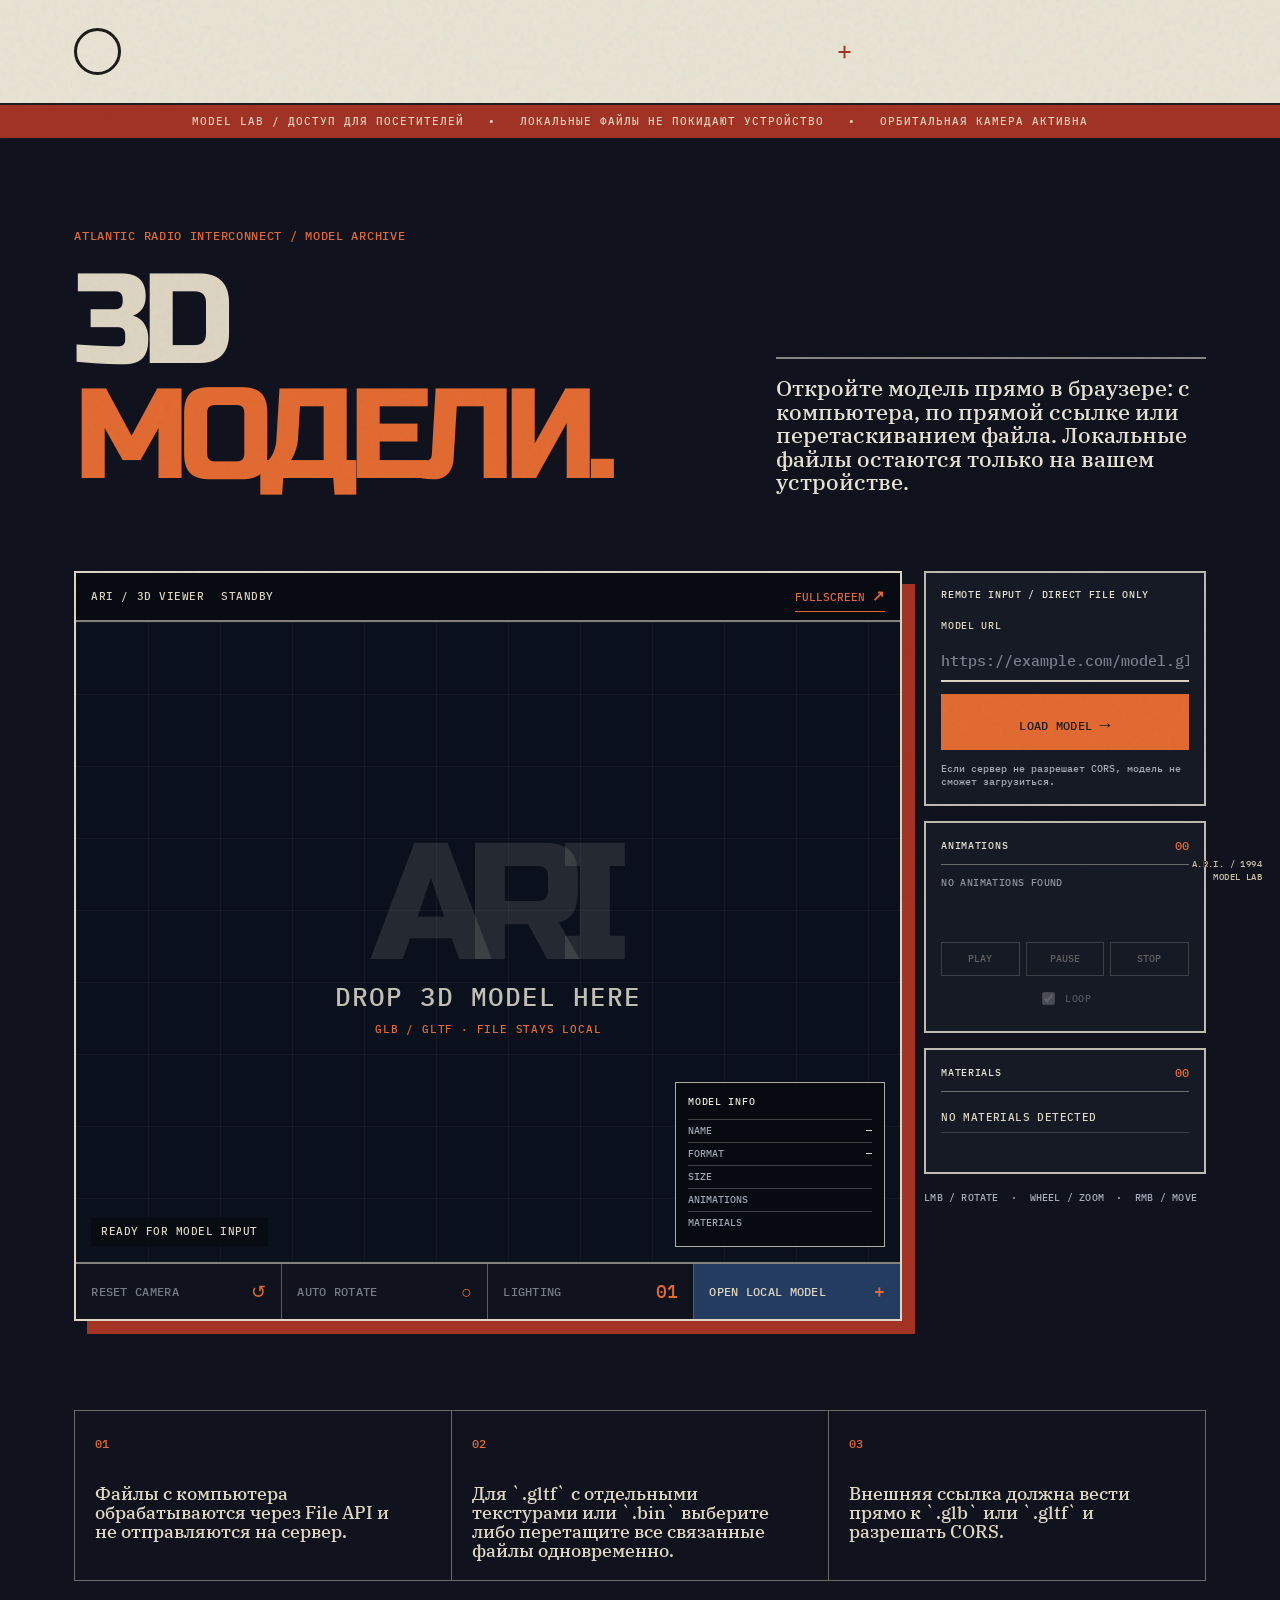
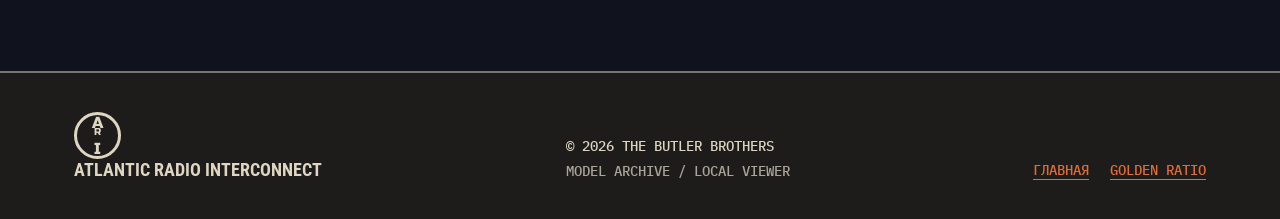
==== 3d-models.html @ 7b09516a "Add interactive 3D model viewer" ====
<!doctype html>
<html lang="ru">
  <head>
    <meta charset="UTF-8" />
    <meta name="viewport" content="width=device-width, initial-scale=1.0" />
    <meta name="description" content="3D-просмотрщик моделей The Butler Brothers и Atlantic Radio Interconnect." />
    <title>3D-модели — The Butler Brothers</title>
    <link rel="stylesheet" href="css/golden-ratio.css" />
    <link rel="stylesheet" href="css/fonts.css" />
    <link rel="stylesheet" href="css/viewer.css" />
    <link rel="stylesheet" href="css/viewer-interactions.css" />
  </head>
  <body class="ari-portal models-page">
    <div class="film-grain" aria-hidden="true"></div>
    <div class="corner-index" aria-hidden="true">A.R.I. / 1994<br />MODEL LAB</div>

    <header class="portal-header" id="top">
      <a class="ari-logo" href="index.html" aria-label="The Butler Brothers — на главную">
        <span class="ari-disc">A<span>R</span>I</span>
        <span>ATLANTIC RADIO<br /><b>INTERCONNECT</b></span>
      </a>
      <nav class="portal-nav" aria-label="Навигация студии">
        <a href="index.html#about">О нас</a>
        <details class="project-nav">
          <summary>Проекты <span>+</span></summary>
          <div class="project-panel">
            <details class="project-group"><summary>Игры <i>→</i></summary><div class="project-subpanel"><a href="golden-ratio.html">Golden Ratio <small>в разработке</small></a></div></details>
            <details class="project-group"><summary>Фильмы <i>→</i></summary><div class="project-subpanel"><a href="https://vk.ru/wall-231162998_2" target="_blank" rel="noreferrer">Анемоя <small>описание</small></a><a href="https://vk.ru/video-231162998_456239020" target="_blank" rel="noreferrer">Смотреть фильм <small>VK ↗</small></a></div></details>
            <a href="index.html#archive">Анимация <small>архив</small></a>
            <a class="project-current" href="#viewer">3D-модели <small>viewer</small></a>
          </div>
        </details>
        <a href="join.html">Присоединиться</a>
        <a href="blog.html">Блог</a>
        <a href="authors.html">Авторы</a>
      </nav>
      <button class="portal-menu" type="button" aria-expanded="false">МЕНЮ <span>≡</span></button>
    </header>
    <nav class="mobile-drawer" hidden aria-label="Мобильная навигация">
      <a href="index.html#about">О нас</a><a href="golden-ratio.html">Golden Ratio</a><a href="https://vk.ru/wall-231162998_2" target="_blank" rel="noreferrer">Анемоя</a><a href="#viewer">3D-модели</a><a href="join.html">Присоединиться</a><a href="blog.html">Блог</a><a href="authors.html">Авторы</a>
    </nav>

    <div class="notice-bar"><span>MODEL LAB / ДОСТУП ДЛЯ ПОСЕТИТЕЛЕЙ</span><span>•</span><span>ЛОКАЛЬНЫЕ ФАЙЛЫ НЕ ПОКИДАЮТ УСТРОЙСТВО</span><span>•</span><span>ОРБИТАЛЬНАЯ КАМЕРА АКТИВНА</span></div>

    <main class="model-lab" id="viewer">
      <header class="lab-heading">
        <div>
          <p class="eyebrow">ATLANTIC RADIO INTERCONNECT / MODEL ARCHIVE</p>
          <h1>3D <span>МОДЕЛИ.</span></h1>
        </div>
        <p>Откройте модель прямо в браузере: с компьютера, по прямой ссылке или перетаскиванием файла. Локальные файлы остаются только на вашем устройстве.</p>
      </header>

      <section class="viewer-layout" data-viewer-root>
        <div class="viewer-terminal">
          <div class="viewer-topbar">
            <span>ARI / 3D VIEWER <b data-viewer-state>STANDBY</b></span>
            <button class="viewer-text-button" type="button" data-fullscreen>FULLSCREEN <b>↗</b></button>
          </div>

          <div class="viewer-stage" data-viewer-stage>
            <div class="viewer-canvas" data-viewer-canvas aria-label="Интерактивный 3D-просмотрщик"></div>
            <div class="viewer-grid" aria-hidden="true"></div>
            <div class="viewer-empty" data-viewer-empty>
              <span class="empty-mark">ARI</span>
              <strong>DROP 3D MODEL HERE</strong>
              <p>GLB / GLTF · FILE STAYS LOCAL</p>
            </div>
            <div class="viewer-status" data-viewer-status aria-live="polite">READY FOR MODEL INPUT</div>
            <div class="viewer-progress" data-viewer-progress aria-hidden="true"><i data-viewer-progress-bar></i></div>
            <aside class="model-info" data-model-info aria-label="Информация о модели">
              <p>MODEL INFO</p>
              <dl>
                <div data-info-name><dt>NAME</dt><dd data-model-name>—</dd></div>
                <div data-info-format><dt>FORMAT</dt><dd data-model-format>—</dd></div>
                <div data-info-size hidden><dt>SIZE</dt><dd data-model-size></dd></div>
                <div data-info-animations hidden><dt>ANIMATIONS</dt><dd data-model-animations></dd></div>
                <div data-info-materials hidden><dt>MATERIALS</dt><dd data-model-materials></dd></div>
              </dl>
            </aside>
          </div>

          <div class="viewer-toolbar">
            <button type="button" data-reset-camera disabled>RESET CAMERA <b>↺</b></button>
            <button type="button" data-auto-rotate aria-pressed="false" disabled>AUTO ROTATE <b>○</b></button>
            <button type="button" data-lighting disabled>LIGHTING <b>01</b></button>
            <label class="local-model-button">OPEN LOCAL MODEL <b>+</b><input data-model-file type="file" accept=".glb,.gltf,.bin,image/*" multiple /></label>
          </div>
        </div>

        <aside class="viewer-inspector">
          <section class="inspector-panel model-url-panel">
            <p class="panel-label">REMOTE INPUT / DIRECT FILE ONLY</p>
            <label for="model-url">MODEL URL</label>
            <input id="model-url" data-model-url type="url" inputmode="url" placeholder="https://example.com/model.glb" autocomplete="url" />
            <button type="button" data-load-url>LOAD MODEL <b>→</b></button>
            <small>Если сервер не разрешает CORS, модель не сможет загрузиться.</small>
          </section>

          <section class="inspector-panel animation-panel">
            <div class="panel-header"><p>ANIMATIONS</p><span data-animation-count>00</span></div>
            <div class="animation-list" data-animation-list><p class="empty-panel">NO ANIMATIONS FOUND</p></div>
            <div class="animation-controls">
              <button type="button" data-animation-play disabled>PLAY</button>
              <button type="button" data-animation-pause disabled>PAUSE</button>
              <button type="button" data-animation-stop disabled>STOP</button>
              <label><input type="checkbox" data-animation-loop checked disabled /> LOOP</label>
            </div>
          </section>

          <section class="inspector-panel materials-panel">
            <div class="panel-header"><p>MATERIALS</p><span data-material-count>00</span></div>
            <ul class="material-list" data-material-list><li class="empty-panel">NO MATERIALS DETECTED</li></ul>
          </section>

          <p class="viewer-help">LMB / ROTATE &nbsp;·&nbsp; WHEEL / ZOOM &nbsp;·&nbsp; RMB / MOVE</p>
        </aside>
      </section>

      <section class="lab-notes">
        <div><b>01</b><p>Файлы с компьютера обрабатываются через File API и не отправляются на сервер.</p></div>
        <div><b>02</b><p>Для `.gltf` с отдельными текстурами или `.bin` выберите либо перетащите все связанные файлы одновременно.</p></div>
        <div><b>03</b><p>Внешняя ссылка должна вести прямо к `.glb` или `.gltf` и разрешать CORS.</p></div>
      </section>
    </main>

    <footer>
      <div class="footer-logo"><span class="ari-disc">A<span>R</span>I</span><b>ATLANTIC RADIO INTERCONNECT</b></div>
      <div>© 2026 THE BUTLER BROTHERS<br /><p>MODEL ARCHIVE / LOCAL VIEWER</p></div>
      <div class="footer-channels"><a href="index.html">ГЛАВНАЯ</a><a href="golden-ratio.html">GOLDEN RATIO</a></div>
    </footer>

    <script type="importmap">
      { "imports": { "three": "./js/vendor/three.module.js" } }
    </script>
    <script type="module" src="js/viewer.js?v=20261002d"></script>
  </body>
</html>
---- css/golden-ratio.css ----
:root{--paper:#ded6c3;--paper-deep:#c4b9a4;--ink:#1d1c1a;--red:#a23325;--orange:#e36b32;--blue:#243c5f;--blue-deep:#172944;--mint:#d7dfd3;--mono:"IBM Plex Mono",monospace;--sans:"IBM Plex Sans Condensed",Arial,sans-serif;--serif:"IBM Plex Serif",Georgia,serif;--heavy:"Archivo Black",Impact,sans-serif}*{box-sizing:border-box}html{scroll-behavior:smooth}body{margin:0;background:var(--paper);color:var(--ink);font-family:var(--sans);font-size:18px;overflow-x:hidden}a{color:inherit;text-decoration:none}.film-grain{position:fixed;z-index:50;inset:0;pointer-events:none;opacity:.08;background-image:url("data:image/svg+xml,%3Csvg viewBox='0 0 180 180' xmlns='http://www.w3.org/2000/svg'%3E%3Cfilter id='n'%3E%3CfeTurbulence type='fractalNoise' baseFrequency='.9' numOctaves='4' stitchTiles='stitch'/%3E%3C/filter%3E%3Crect width='100%25' height='100%25' filter='url(%23n)'/%3E%3C/svg%3E");mix-blend-mode:multiply}.corner-index{position:fixed;z-index:9;right:18px;bottom:17px;font:500 9px/1.45 var(--mono);color:var(--paper);mix-blend-mode:difference;text-align:right;letter-spacing:.4px}.portal-header{height:105px;display:flex;align-items:center;justify-content:space-between;padding:0 5.8vw;border-bottom:2px solid var(--ink);background:var(--paper);position:relative;z-index:15}.ari-logo{display:flex;gap:12px;align-items:center;font:600 13px/.98 var(--sans);letter-spacing:.6px;text-transform:uppercase;white-space:nowrap}.ari-logo b{font-size:17px}.ari-disc{display:grid;place-items:center;width:47px;height:47px;border:3px solid var(--ink);border-radius:50%;font:400 16px/1 var(--heavy);letter-spacing:-3px;padding-right:3px}.ari-disc span{font-size:10px;vertical-align:top;position:relative;top:-4px}.portal-nav{display:flex;align-items:center;gap:clamp(20px,2.6vw,48px);font:600 clamp(17px,1.4vw,21px)/1 var(--sans);text-transform:uppercase}.portal-nav>a,.project-nav>summary{display:block;border-bottom:2px solid transparent;white-space:nowrap;transition:border-color .2s}.portal-nav>a:hover,.project-nav>summary:hover{border-bottom-color:var(--red)}details summary{list-style:none;cursor:pointer}details summary::-webkit-details-marker{display:none}.project-nav{position:relative}.project-nav>summary{display:flex;gap:10px;align-items:center}.project-nav>summary span{font:400 25px/.6 var(--mono);color:var(--red)}.project-panel{position:absolute;right:-12px;top:calc(100% + 25px);width:310px;padding:10px;border:2px solid var(--ink);background:var(--paper);box-shadow:9px 9px 0 var(--red);z-index:20}.project-nav:not([open]) .project-panel,.project-group:not([open]) .project-subpanel{display:none}.project-panel>a,.project-group>summary{display:flex;align-items:center;justify-content:space-between;gap:10px;padding:15px 13px;border-bottom:1px solid var(--ink);font:600 21px/1 var(--sans);text-transform:uppercase}.project-panel>a:last-child{border-bottom:0}.project-panel small{font:400 10px/1 var(--mono);text-transform:none;color:#5f5a53}.project-group i{font:400 19px var(--mono)}.project-subpanel{margin:0 0 8px;background:var(--blue-deep);border-left:6px solid var(--orange)}.project-subpanel a{display:flex;justify-content:space-between;gap:12px;padding:13px 14px;color:var(--paper);font:600 17px/1 var(--sans);text-transform:uppercase}.project-subpanel small{color:var(--paper-deep)}.portal-menu,.mobile-drawer{display:none}.notice-bar{min-height:33px;display:flex;justify-content:center;align-items:center;gap:24px;padding:6px 5vw;background:var(--red);color:var(--paper);font:500 11px/1.2 var(--mono);letter-spacing:1px;text-transform:uppercase}.welcome{min-height:calc(100vh - 138px);padding:clamp(54px,8vw,132px) 5.8vw 0;display:grid;grid-template-columns:1.06fr .94fr;grid-template-rows:auto 82px;gap:43px 5vw;background:linear-gradient(90deg,transparent 49.95%,rgba(29,28,26,.18) 50%,transparent 50.1%),repeating-linear-gradient(0deg,transparent 0 59px,rgba(29,28,26,.08) 60px 61px);position:relative;overflow:hidden}.welcome:before{content:"ARI";position:absolute;right:-.07em;bottom:17px;color:rgba(29,28,26,.04);font:400 clamp(230px,33vw,570px)/.7 var(--heavy);letter-spacing:-.2em;pointer-events:none}.welcome-copy{align-self:center;z-index:1}.eyebrow,.section-heading{font:500 12px/1.3 var(--mono);letter-spacing:.7px;text-transform:uppercase}.eyebrow{color:var(--red);margin:0 0 24px}.welcome h1,.orientation h2,.facility h2,.experience h2,.archive h2,.join h2{font:400 clamp(72px,10vw,163px)/.76 var(--heavy);letter-spacing:-.09em;text-transform:uppercase;margin:0}.welcome h1 span{color:var(--red);display:inline-block;padding-left:clamp(44px,9vw,146px);text-shadow:3px 0 var(--blue)}.welcome-lead{max-width:580px;margin:37px 0 30px;font:500 clamp(22px,1.9vw,29px)/1.06 var(--serif)}.welcome-actions{display:flex;align-items:center;gap:27px;flex-wrap:wrap}.button{display:inline-flex;align-items:center;justify-content:center;gap:16px;padding:15px 18px;font:600 16px/1 var(--mono);letter-spacing:.2px;text-transform:uppercase;transition:transform .2s,box-shadow .2s}.button.dark{background:var(--ink);color:var(--paper);box-shadow:6px 6px 0 var(--red)}.button.dark:hover{box-shadow:2px 2px 0 var(--red);transform:translate(4px,4px)}.button b{font-size:21px;color:var(--orange)}.text-button{border:0;border-bottom:2px solid var(--ink);background:none;padding:5px 0;font:600 16px var(--mono);cursor:pointer}.text-button span{color:var(--red);font-size:19px}.lobby-window{width:100%;max-width:595px;align-self:center;justify-self:end;margin:0;border:3px solid var(--ink);background:var(--ink);box-shadow:13px 13px 0 var(--blue);transform:rotate(.7deg);position:relative;z-index:1}.window-label,figcaption{height:38px;padding:0 12px;color:var(--paper);display:flex;align-items:center;justify-content:space-between;font:500 10px var(--mono);letter-spacing:.4px}.live-dot{color:var(--orange)}.window-image{height:clamp(345px,35vw,535px);overflow:hidden;position:relative;background:#101822}.window-image:after{content:"";position:absolute;inset:0;background:repeating-linear-gradient(0deg,rgba(0,0,0,.22) 0 1px,transparent 1px 5px),linear-gradient(125deg,rgba(36,60,95,.45),transparent 45%,rgba(162,51,37,.18));mix-blend-mode:screen;pointer-events:none}.window-image img{width:100%;height:100%;object-fit:cover;object-position:50% 51%;filter:grayscale(1) contrast(1.52) sepia(.38);transform:scale(1.09);transition:filter .5s,transform .7s}.lobby-window.is-alternate .window-image img{filter:grayscale(.45) saturate(1.8) contrast(1.3) hue-rotate(155deg);transform:scale(1.13) translateX(-2%)}.window-reflection{position:absolute;z-index:2;inset:-15% 57% -15% -18%;background:linear-gradient(105deg,transparent 42%,rgba(255,255,255,.32) 44%,transparent 48%);transform:rotate(4deg);mix-blend-mode:screen}.locator{position:absolute;z-index:3;display:grid;place-items:center;width:28px;height:28px;border:2px solid var(--orange);color:var(--orange);font:600 13px var(--mono);top:29%;left:34%;mix-blend-mode:screen}.locator.b{width:20px;height:20px;border-color:var(--paper);color:var(--paper);top:auto;left:auto;bottom:17%;right:18%}.lobby-window figcaption button{padding:0;color:var(--orange);border:0;border-bottom:1px solid var(--orange);background:none;font:500 9px var(--mono);cursor:pointer}.orientation-card{align-self:end;justify-self:end;width:min(77%,430px);background:var(--mint);border:2px solid var(--ink);box-shadow:8px 8px 0 var(--red);position:absolute;right:5.8vw;bottom:45px;z-index:4;transform:rotate(-2.4deg);transition:transform .3s}.orientation-card.is-issued{transform:rotate(1deg) translate(-7px,-5px);box-shadow:14px 14px 0 var(--orange)}.card-ribbon{padding:7px 12px;background:var(--blue);color:var(--paper);font:600 11px var(--mono);letter-spacing:.6px}.card-core{display:grid;grid-template-columns:83px 1fr;gap:12px;padding:15px 15px 9px;position:relative}.card-number{position:absolute;right:13px;top:13px;font:500 9px var(--mono)}.card-photo{height:107px;border:2px solid var(--ink);overflow:hidden;background:var(--blue)}.card-photo img{width:100%;height:100%;object-fit:cover;object-position:50% 33%;filter:grayscale(1) contrast(1.6) sepia(.25)}.card-core p{margin:32px 0 3px;font:500 10px var(--mono);letter-spacing:.2px}.card-core strong{font:400 29px/.8 var(--heavy);letter-spacing:-.07em;display:block}.card-core small{display:block;margin-top:9px;font:500 10px/1.15 var(--mono)}.card-foot{display:flex;justify-content:space-between;border-top:2px solid var(--ink);padding:8px 12px;font:500 9px var(--mono)}.welcome-floor{grid-column:1/3;border-top:2px solid var(--ink);height:82px;align-self:end;position:relative;z-index:2;display:flex;align-items:center;gap:13px;font:500 12px var(--mono);letter-spacing:.4px}.welcome-floor span{color:var(--red)}.welcome-floor i{width:31px;border-top:1px solid var(--ink);margin:0 3px}.route-nav{display:flex;background:var(--blue);padding-left:5.8vw;border-bottom:3px solid var(--ink);overflow-x:auto;position:sticky;top:0;z-index:13}.route-nav a{flex:0 0 auto;padding:18px clamp(19px,3vw,51px);border-right:1px solid rgba(222,214,195,.38);font:600 16px var(--sans);letter-spacing:.4px;color:var(--paper);text-transform:uppercase}.route-nav a:hover,.route-nav a.is-active{background:var(--orange);color:var(--ink)}.section-shell{padding:clamp(73px,9vw,145px) 5.8vw}.section-heading{display:flex;justify-content:space-between;gap:20px;padding-bottom:15px;border-bottom:2px solid var(--ink);color:var(--red)}.section-heading p{margin:0;color:var(--ink);text-align:right}.orientation{min-height:720px;background:var(--paper)}.orientation-layout{display:grid;grid-template-columns:1.12fr .88fr;gap:11vw;margin-top:clamp(50px,7vw,120px);align-items:center}.orientation h2{font-size:clamp(60px,7.8vw,131px)}.orientation h2 em,.facility h2 em,.experience h2 em,.archive h2 em,.join h2 em{font-style:normal;color:var(--red)}.orientation-intro>p{max-width:570px;font:500 clamp(22px,1.85vw,28px)/1.09 var(--serif);margin:36px 0 0}.orientation-rules{border:2px solid var(--ink);background:#eae4d7;box-shadow:11px 11px 0 var(--blue);padding:25px;position:relative}.rules-top{margin:0 0 24px;color:var(--red);font:500 11px var(--mono)}.orientation-rules ol{list-style:none;margin:0;padding:0}.orientation-rules li{display:grid;grid-template-columns:46px 1fr;gap:10px;padding:18px 0;border-top:1px solid rgba(29,28,26,.32);font:500 19px/1.05 var(--sans)}.orientation-rules li b{font:500 12px var(--mono);color:var(--red)}.rule-stamp{border:4px solid var(--red);color:var(--red);font:600 18px/.9 var(--mono);padding:7px 8px;position:absolute;right:-28px;bottom:-44px;transform:rotate(-9deg);background:var(--paper)}.facility{padding:clamp(73px,9vw,145px) 5.8vw;background:var(--blue-deep);color:var(--paper)}.section-heading.inverse{color:var(--orange);border-color:var(--paper)}.section-heading.inverse p{color:var(--paper)}.facility-top h2{font-size:clamp(59px,8.4vw,142px);margin-top:46px}.facility-top h2 em{color:var(--orange)}.facility-layout{display:grid;grid-template-columns:1fr 1fr;gap:7vw;margin-top:60px;align-items:center}.building-photo{border:2px solid var(--paper);padding:10px;background:var(--blue);box-shadow:12px 12px 0 var(--orange);transform:rotate(-1deg)}.building-photo img{width:100%;display:block;height:430px;object-fit:cover;filter:grayscale(1) contrast(1.38) sepia(.4)}.photo-caption{display:flex;justify-content:space-between;align-items:end;gap:10px;padding-top:11px;font:500 10px/1.15 var(--mono)}.photo-caption b{color:var(--orange);font-size:17px}.facility-copy{font:500 clamp(23px,2vw,30px)/1.08 var(--serif)}.facility-copy p{margin:0 0 26px}.facility-data{margin-top:44px;border-top:2px solid var(--paper);font:500 11px var(--mono)}.facility-data span{display:flex;justify-content:space-between;padding:11px 0;border-bottom:1px solid rgba(222,214,195,.45)}.facility-data b{font-weight:500;color:var(--orange)}.navigator{background:var(--paper-deep);min-height:730px}.navigator-layout{display:grid;grid-template-columns:1.05fr .95fr;gap:6vw;margin-top:55px;align-items:center}.nav-terminal{border:2px solid var(--ink);background:var(--mint);box-shadow:12px 12px 0 var(--red);padding:13px}.terminal-title{border-bottom:2px solid var(--ink);padding-bottom:10px;display:flex;justify-content:space-between;font:500 11px var(--mono)}.floor-map{height:370px;margin:13px 0;border:2px solid var(--ink);position:relative;overflow:hidden;background:linear-gradient(90deg,rgba(29,28,26,.1) 1px,transparent 1px) 0 0/25px 25px,linear-gradient(rgba(29,28,26,.1) 1px,transparent 1px) 0 0/25px 25px;transition:background .3s}.map-room{position:absolute;border:3px solid var(--ink);transition:all .4s}.r-one{left:10%;top:12%;width:34%;height:32%;background:rgba(162,51,37,.22)}.r-two{right:8%;top:21%;width:33%;height:56%}.r-three{left:20%;bottom:9%;width:48%;height:23%}.map-path{position:absolute;left:26%;top:40%;height:32%;width:45%;border-left:3px dashed var(--red);border-bottom:3px dashed var(--red);transform:skewX(-21deg)}.floor-map b{position:absolute;z-index:1;left:13%;top:16%;font:500 13px var(--mono);transition:all .4s}.floor-map i{position:absolute;bottom:13%;right:14%;font:500 10px var(--mono);font-style:normal;color:var(--red);transition:all .4s}.floor-map[data-route="office"] .r-one{left:8%;top:17%;width:23%;height:60%;background:transparent}.floor-map[data-route="office"] .r-two{right:14%;top:9%;width:53%;height:32%;background:rgba(36,60,95,.2)}.floor-map[data-route="office"] .r-three{left:37%;bottom:13%;width:49%;height:27%}.floor-map[data-route="office"] .map-path{left:19%;top:47%;height:24%;width:51%;border-color:var(--blue)}.floor-map[data-route="lower"]{background-color:#a23325}.floor-map[data-route="lower"] .r-one{left:13%;top:16%;width:22%;height:22%;background:transparent;border-color:var(--paper)}.floor-map[data-route="lower"] .r-two{right:11%;top:11%;width:52%;height:69%;background:rgba(23,41,68,.55);border-color:var(--paper)}.floor-map[data-route="lower"] .r-three{left:27%;bottom:18%;width:58%;height:24%;border-color:var(--orange)}.floor-map[data-route="lower"] .map-path{left:16%;top:34%;height:54%;width:65%;border-color:var(--orange)}.floor-map[data-route="lower"] b,.floor-map[data-route="lower"] i{color:var(--paper)}.terminal-log{min-height:48px;font:500 11px/1.45 var(--mono);color:var(--blue)}.route-selector>p{font:500 clamp(24px,2.3vw,33px)/1.03 var(--serif);max-width:410px;margin:0 0 37px}.route-options{border-top:2px solid var(--ink)}.route-option{display:grid;grid-template-columns:42px 1fr auto;align-items:center;gap:10px;width:100%;padding:18px 0;border:0;border-bottom:2px solid var(--ink);background:transparent;text-align:left;color:var(--ink);cursor:pointer;transition:padding .2s,background .2s}.route-option b,.route-option i{font:500 12px var(--mono);font-style:normal}.route-option b{color:var(--red)}.route-option span{font:600 clamp(25px,2.6vw,39px)/.9 var(--heavy);letter-spacing:-.05em}.route-option i{font-size:10px}.route-option:hover,.route-option.is-selected{padding-left:14px;background:var(--paper);box-shadow:5px 0 var(--red)}.experience{padding:clamp(73px,9vw,145px) 5.8vw;background:var(--red);color:var(--paper)}.experience-grid{display:grid;grid-template-columns:1.05fr .95fr;gap:8vw;align-items:center}.experience h2{font-size:clamp(60px,7.7vw,129px);margin-top:43px}.experience h2 em{color:var(--orange)}.experience-copy>p:last-child{max-width:510px;margin:38px 0 0;font:500 clamp(22px,1.8vw,28px)/1.1 var(--serif)}.signal-console{border:3px solid var(--ink);padding:12px;background:var(--ink);box-shadow:14px 14px 0 var(--paper);transform:rotate(1deg)}.console-top{display:flex;justify-content:space-between;padding:3px 3px 12px;color:var(--paper);font:500 11px var(--mono)}.rec-dot{color:var(--orange);animation:pulse .8s steps(2) infinite}.console-screen{height:380px;position:relative;overflow:hidden;background:#121f20}.console-screen video{width:100%;height:100%;object-fit:cover;filter:grayscale(1) sepia(.3) hue-rotate(80deg) contrast(1.4);opacity:.8}.screen-lines{position:absolute;inset:0;background:repeating-linear-gradient(0deg,rgba(0,0,0,.28) 0 1px,transparent 1px 5px);pointer-events:none}.console-screen p{position:absolute;left:20px;right:20px;bottom:16px;margin:0;color:#dfe6c9;text-shadow:1px 1px #000;font:500 clamp(18px,1.6vw,24px)/1.08 var(--mono)}.signal-console button{margin-top:13px;padding:8px 5px;border:0;background:transparent;color:var(--orange);font:500 11px var(--mono);text-decoration:underline;cursor:pointer}.signal-console button b{font-size:17px}.archive{background:var(--paper)}.archive-intro{display:flex;justify-content:space-between;align-items:end;gap:40px;margin:clamp(50px,7vw,105px) 0 45px}.archive h2{font-size:clamp(58px,7.8vw,132px)}.archive-intro p{max-width:330px;margin:0 0 5px;font:500 25px/1.04 var(--serif)}.archive-list{border-top:2px solid var(--ink)}.archive-entry{min-height:130px;display:grid;grid-template-columns:150px 1fr 130px;gap:20px;align-items:center;border-bottom:2px solid var(--ink);padding:17px 10px;transition:background .22s,color .22s}.archive-entry:hover{background:var(--blue);color:var(--paper)}.archive-entry span,.archive-entry b{font:500 11px var(--mono);color:var(--red)}.archive-entry:hover span,.archive-entry:hover b{color:var(--orange)}.archive-entry h3{margin:0;font:400 clamp(28px,3.3vw,52px)/.9 var(--heavy);letter-spacing:-.06em}.archive-entry b{text-align:right}.join{min-height:53vh;display:flex;align-items:end;justify-content:space-between;gap:35px;padding:clamp(65px,9vw,145px) 5.8vw;background:var(--orange);border-top:2px solid var(--ink)}.join>div>p{font:500 12px var(--mono);letter-spacing:.7px}.join h2{font-size:clamp(58px,8vw,135px);margin-top:23px}.join h2 em{color:var(--paper);text-shadow:3px 0 var(--blue)}.button.warm{background:var(--paper);color:var(--ink);box-shadow:6px 6px 0 var(--blue);margin-bottom:15px}footer{display:flex;justify-content:space-between;align-items:end;gap:30px;padding:39px 5.8vw;background:var(--ink);color:var(--paper)}.footer-logo .ari-disc{border-color:var(--paper)}footer>div:nth-child(2){font:500 14px var(--mono)}footer p{margin:7px 0 0;color:#aaa49a}.footer-channels{display:flex;gap:21px;font:500 14px var(--mono)}.footer-channels a{border-bottom:1px solid var(--orange);color:var(--orange)}.reveal{opacity:0;transform:translateY(28px);transition:opacity .65s ease,transform .65s ease}.reveal.is-visible{opacity:1;transform:none}@keyframes pulse{50%{opacity:.18}}@media (max-width:900px){.portal-header{height:86px;padding:0 7vw}.ari-logo{font-size:11px}.ari-logo b{font-size:14px}.ari-disc{width:40px;height:40px}.portal-nav{display:none}.portal-menu{display:block;padding:7px 9px;border:2px solid var(--ink);background:var(--paper);font:600 14px var(--mono);cursor:pointer}.portal-menu span{font-size:17px;margin-left:7px}.mobile-drawer{position:absolute;top:86px;left:0;right:0;z-index:30;background:var(--blue-deep);padding:10px 7vw;grid-template-columns:1fr 1fr;border-bottom:3px solid var(--ink)}.mobile-drawer.is-open{display:grid}.mobile-drawer a{color:var(--paper);padding:13px 0;border-bottom:1px solid rgba(222,214,195,.35);font:600 19px var(--sans);text-transform:uppercase}.notice-bar{font-size:9px;gap:10px}.welcome{display:block;min-height:auto;padding:59px 7vw 0;background-size:auto,auto}.welcome h1{font-size:clamp(75px,18vw,138px)}.welcome-copy{max-width:720px}.welcome-lead{font-size:24px}.lobby-window{margin:52px auto 95px;max-width:670px;justify-self:auto}.orientation-card{width:min(84%,440px);right:8vw;bottom:74px}.welcome-floor{height:70px;gap:9px;overflow:hidden;white-space:nowrap}.welcome-floor i{width:19px}.route-nav{padding-left:0}.route-nav a{padding:16px 20px}.section-shell,.facility,.experience,.join{padding-left:7vw;padding-right:7vw}.orientation-layout,.facility-layout,.navigator-layout,.experience-grid{grid-template-columns:1fr;gap:50px}.orientation{min-height:auto}.orientation h2,.facility h2,.experience h2,.archive h2,.join h2{font-size:clamp(57px,14vw,108px)}.orientation-rules{max-width:540px;justify-self:end}.facility-top h2{margin-top:37px}.facility-layout{margin-top:45px}.building-photo{max-width:680px}.building-photo img{height:360px}.navigator{min-height:auto}.console-screen{height:420px}.archive-intro{display:block}.archive-intro p{margin-top:26px}.join{align-items:flex-start;flex-direction:column}.button.warm{margin-bottom:0}footer{padding:35px 7vw;align-items:flex-start;flex-direction:column}.footer-channels{align-self:stretch;justify-content:space-between}}@media (max-width:480px){.notice-bar span:nth-child(n+4){display:none}.welcome{padding-top:42px}.welcome h1{font-size:67px}.welcome h1 span{padding-left:43px}.welcome-lead{font-size:22px}.lobby-window{margin-top:38px;margin-bottom:100px;box-shadow:8px 8px 0 var(--blue)}.window-image{height:340px}.orientation-card{width:88%;right:7vw;bottom:72px}.card-core{grid-template-columns:70px 1fr}.card-photo{height:92px}.card-core strong{font-size:24px}.welcome-floor{font-size:10px}.welcome-floor b:nth-of-type(n+3),.welcome-floor span:nth-of-type(n+3),.welcome-floor i:nth-of-type(n+2){display:none}.section-heading{font-size:9px;align-items:flex-start;flex-direction:column}.section-heading p{text-align:left}.rule-stamp{display:none}.orientation-rules{padding:18px;box-shadow:7px 7px 0 var(--blue)}.facility-copy{font-size:23px}.building-photo img{height:290px}.floor-map{height:285px}.route-option{grid-template-columns:30px 1fr}.route-option i{display:none}.console-screen{height:320px}.console-screen p{left:13px;right:13px;bottom:13px;font-size:16px}.archive-entry{grid-template-columns:1fr auto;min-height:145px}.archive-entry span{grid-column:1/3}.archive-entry h3{font-size:29px}.archive-entry b{font-size:9px}.join{min-height:44vh}}
---- css/fonts.css ----
/* Local fonts keep the typography consistent when a visitor cannot reach Google Fonts. */
@font-face {
  font-family: "Butler Sans";
  src: url("../assets/fonts/roboto-condensed-cyrillic.woff2") format("woff2");
  font-style: normal;
  font-weight: 100 900;
  font-display: block;
  unicode-range: U+0301, U+0400-045F, U+0490-0491, U+04B0-04B1, U+2116;
}

@font-face {
  font-family: "Butler Sans";
  src: url("../assets/fonts/roboto-condensed-latin.woff2") format("woff2");
  font-style: normal;
  font-weight: 100 900;
  font-display: block;
  unicode-range: U+0000-00FF, U+0131, U+0152-0153, U+02BB-02BC, U+02C6, U+02DA, U+02DC, U+2000-206F, U+20AC, U+2113, U+2190-21FF, U+2212, U+2215, U+FEFF, U+FFFD;
}

@font-face {
  font-family: "Butler Display";
  src: url("../assets/fonts/russo-one-cyrillic.woff2") format("woff2");
  font-style: normal;
  font-weight: 400;
  font-display: block;
  unicode-range: U+0301, U+0400-045F, U+0490-0491, U+04B0-04B1, U+2116;
}

@font-face {
  font-family: "Butler Display";
  src: url("../assets/fonts/russo-one-latin.woff2") format("woff2");
  font-style: normal;
  font-weight: 400;
  font-display: block;
  unicode-range: U+0000-00FF, U+0131, U+0152-0153, U+02BB-02BC, U+02C6, U+02DA, U+02DC, U+2000-206F, U+20AC, U+2113, U+2190-21FF, U+2212, U+2215, U+FEFF, U+FFFD;
}

@font-face {
  font-family: "Butler Mono";
  src: url("../assets/fonts/ibm-plex-mono-400-cyrillic.woff2") format("woff2");
  font-style: normal;
  font-weight: 400;
  font-display: block;
  unicode-range: U+0301, U+0400-045F, U+0490-0491, U+04B0-04B1, U+2116;
}

@font-face {
  font-family: "Butler Mono";
  src: url("../assets/fonts/ibm-plex-mono-400-latin.woff2") format("woff2");
  font-style: normal;
  font-weight: 400;
  font-display: block;
  unicode-range: U+0000-00FF, U+0131, U+0152-0153, U+02BB-02BC, U+02C6, U+02DA, U+02DC, U+2000-206F, U+20AC, U+2113, U+2190-21FF, U+2212, U+2215, U+FEFF, U+FFFD;
}

@font-face {
  font-family: "Butler Mono";
  src: url("../assets/fonts/ibm-plex-mono-500-cyrillic.woff2") format("woff2");
  font-style: normal;
  font-weight: 500;
  font-display: block;
  unicode-range: U+0301, U+0400-045F, U+0490-0491, U+04B0-04B1, U+2116;
}

@font-face {
  font-family: "Butler Mono";
  src: url("../assets/fonts/ibm-plex-mono-500-latin.woff2") format("woff2");
  font-style: normal;
  font-weight: 500;
  font-display: block;
  unicode-range: U+0000-00FF, U+0131, U+0152-0153, U+02BB-02BC, U+02C6, U+02DA, U+02DC, U+2000-206F, U+20AC, U+2113, U+2190-21FF, U+2212, U+2215, U+FEFF, U+FFFD;
}

@font-face {
  font-family: "Butler Mono";
  src: url("../assets/fonts/ibm-plex-mono-600-cyrillic.woff2") format("woff2");
  font-style: normal;
  font-weight: 600;
  font-display: block;
  unicode-range: U+0301, U+0400-045F, U+0490-0491, U+04B0-04B1, U+2116;
}

@font-face {
  font-family: "Butler Mono";
  src: url("../assets/fonts/ibm-plex-mono-600-latin.woff2") format("woff2");
  font-style: normal;
  font-weight: 600;
  font-display: block;
  unicode-range: U+0000-00FF, U+0131, U+0152-0153, U+02BB-02BC, U+02C6, U+02DA, U+02DC, U+2000-206F, U+20AC, U+2113, U+2190-21FF, U+2212, U+2215, U+FEFF, U+FFFD;
}

@font-face {
  font-family: "Butler Serif";
  src: url("../assets/fonts/ibm-plex-serif-500-cyrillic.woff2") format("woff2");
  font-style: normal;
  font-weight: 500;
  font-display: block;
  unicode-range: U+0301, U+0400-045F, U+0490-0491, U+04B0-04B1, U+2116;
}

@font-face {
  font-family: "Butler Serif";
  src: url("../assets/fonts/ibm-plex-serif-500-latin.woff2") format("woff2");
  font-style: normal;
  font-weight: 500;
  font-display: block;
  unicode-range: U+0000-00FF, U+0131, U+0152-0153, U+02BB-02BC, U+02C6, U+02DA, U+02DC, U+2000-206F, U+20AC, U+2113, U+2190-21FF, U+2212, U+2215, U+FEFF, U+FFFD;
}

:root {
  --mono: "Butler Mono", ui-monospace, Consolas, monospace;
  --sans: "Butler Sans", "Arial Narrow", Arial, sans-serif;
  --serif: "Butler Serif", Georgia, serif;
  --heavy: "Butler Display", "Arial Black", sans-serif;
}

/* The previous display fallback was Impact, whose Windows line metrics are taller.
   These values retain the compact composition without letting Cyrillic lines collide. */
.bb-site h1,
.bb-site h2,
.bb-site h3,
.ari-site h1,
.ari-site h2,
.ari-site h3,
.ari-portal h1,
.ari-portal h2,
.ari-portal h3 {
  line-height: 0.9;
  font-synthesis: none;
}
---- css/viewer.css ----
.models-page{background:#10131d;color:#e9e4d5}.models-page .portal-header{background:#e9e4d5}.models-page .project-nav[open]>summary{border-bottom-color:var(--red)}.models-page .project-current{background:var(--red);color:var(--paper)}.model-lab{padding:clamp(55px,7vw,105px) 5.8vw clamp(54px,7vw,110px);background:#10131d}.lab-heading{display:grid;grid-template-columns:1fr minmax(260px,430px);gap:8vw;align-items:end;margin-bottom:clamp(42px,6vw,76px)}.lab-heading .eyebrow{color:var(--orange);margin:0 0 21px}.lab-heading h1{margin:0;color:var(--paper);font:400 clamp(68px,10vw,160px)/.9 var(--heavy);letter-spacing:-.08em}.lab-heading h1 span{color:var(--orange)}.lab-heading>p{max-width:430px;margin:0;padding:18px 0 0;border-top:2px solid rgba(233,228,213,.55);font:500 clamp(20px,1.7vw,26px)/1.08 var(--serif)}.viewer-layout{display:grid;grid-template-columns:minmax(0,1fr) minmax(275px,.34fr);gap:22px;align-items:start}.viewer-terminal{border:2px solid var(--paper);background:#080b11;box-shadow:13px 13px 0 var(--red);min-width:0}.viewer-topbar{height:49px;display:flex;align-items:center;justify-content:space-between;gap:14px;padding:0 15px;border-bottom:2px solid rgba(233,228,213,.55);color:var(--paper);font:500 11px var(--mono);letter-spacing:.55px}.viewer-topbar>span b{margin-left:9px;color:var(--acid);font-weight:500}.viewer-text-button{border:0;border-bottom:1px solid var(--orange);padding:3px 0;background:transparent;color:var(--orange);font:500 11px var(--mono);cursor:pointer}.viewer-text-button b{font-size:15px}.viewer-stage{min-height:clamp(390px,50vw,680px);position:relative;overflow:hidden;background:#0b111c}.viewer-canvas{position:absolute;inset:0;z-index:1;touch-action:none}.viewer-canvas canvas{display:block;width:100%;height:100%;outline:none}.viewer-grid{position:absolute;z-index:2;inset:0;pointer-events:none;opacity:.5;background:linear-gradient(90deg,rgba(223,225,214,.07) 1px,transparent 1px) 0 0/72px 72px,linear-gradient(rgba(223,225,214,.07) 1px,transparent 1px) 0 0/72px 72px,repeating-linear-gradient(0deg,rgba(0,0,0,.16) 0 1px,transparent 1px 5px);mix-blend-mode:screen}.viewer-empty{position:absolute;z-index:3;inset:0;display:grid;place-content:center;text-align:center;pointer-events:none;color:rgba(233,228,213,.82);transition:opacity .28s}.viewer-empty.is-hidden{opacity:0}.empty-mark{display:block;margin-bottom:17px;color:rgba(233,228,213,.12);font:400 clamp(96px,13vw,185px)/.7 var(--heavy);letter-spacing:-.15em}.viewer-empty strong{font:500 clamp(18px,2vw,26px) var(--mono);letter-spacing:1px}.viewer-empty p{margin:9px 0 0;color:var(--orange);font:500 11px var(--mono);letter-spacing:.8px}.viewer-status{position:absolute;z-index:4;left:15px;bottom:15px;max-width:calc(100% - 30px);padding:8px 10px;border-left:4px solid var(--acid);background:rgba(8,11,17,.82);color:var(--paper);font:500 11px/1.25 var(--mono);letter-spacing:.45px}.viewer-status.is-error{border-left-color:var(--red);color:#ffb3a9}.viewer-status.is-loading{border-left-color:var(--orange);color:#ffd3b8}.viewer-progress{position:absolute;z-index:5;right:0;bottom:0;left:0;height:3px;background:rgba(233,228,213,.18);opacity:0;transition:opacity .2s}.viewer-progress.is-active{opacity:1}.viewer-progress i{display:block;width:0;height:100%;background:var(--orange);transition:width .2s}.model-info{position:absolute;z-index:4;right:15px;bottom:15px;width:min(210px,calc(100% - 30px));border:1px solid rgba(233,228,213,.75);background:rgba(8,11,17,.87);padding:12px}.model-info>p{margin:0 0 11px;color:var(--acid);font:500 10px var(--mono);letter-spacing:.7px}.model-info dl{margin:0}.model-info dl>div{display:grid;grid-template-columns:78px 1fr;gap:8px;padding:5px 0;border-top:1px solid rgba(233,228,213,.25)}.model-info dt,.model-info dd{margin:0;font:500 10px/1.2 var(--mono)}.model-info dt{color:#9fa6b2}.model-info dd{overflow:hidden;color:var(--paper);text-align:right;text-overflow:ellipsis;white-space:nowrap}.viewer-toolbar{display:flex;flex-wrap:wrap;border-top:2px solid rgba(233,228,213,.55)}.viewer-toolbar button,.local-model-button{display:flex;flex:1 1 150px;align-items:center;justify-content:space-between;gap:11px;min-height:55px;padding:12px 15px;border:0;border-right:1px solid rgba(233,228,213,.35);background:#10131d;color:var(--paper);font:500 12px var(--mono);letter-spacing:.3px;cursor:pointer;transition:background .2s,color .2s}.viewer-toolbar button:hover:not(:disabled),.local-model-button:hover{background:var(--paper);color:var(--ink)}.viewer-toolbar button:disabled{color:#777c87;cursor:not-allowed}.viewer-toolbar button[aria-pressed="true"]{background:var(--red);color:var(--paper)}.viewer-toolbar b,.local-model-button b{color:var(--orange);font-size:18px;font-weight:500}.viewer-toolbar button[aria-pressed="true"] b{color:var(--acid)}.local-model-button{border-right:0;background:var(--blue);color:var(--paper)}.local-model-button input{position:absolute;width:1px;height:1px;overflow:hidden;opacity:0;pointer-events:none}.viewer-inspector{display:grid;gap:15px}.inspector-panel{border:2px solid rgba(233,228,213,.8);padding:15px;background:#161a24}.panel-label,.inspector-panel label,.panel-header p{display:block;margin:0;color:var(--acid);font:500 10px/1.3 var(--mono);letter-spacing:.7px}.model-url-panel label{margin-top:18px;color:var(--paper)}.model-url-panel input{width:100%;margin:9px 0 12px;border:0;border-bottom:2px solid var(--paper);border-radius:0;background:transparent;padding:10px 0;color:var(--paper);font:500 15px var(--mono);outline:none}.model-url-panel input:focus{border-color:var(--orange)}.model-url-panel input::placeholder{color:#7b8190}.model-url-panel button{width:100%;padding:13px;border:0;background:var(--orange);color:var(--ink);font:500 12px var(--mono);letter-spacing:.3px;cursor:pointer}.model-url-panel button:hover{background:var(--acid)}.model-url-panel button b{font-size:18px}.model-url-panel small{display:block;margin-top:12px;color:#a6abb5;font:500 10px/1.35 var(--mono)}.panel-header{display:flex;align-items:center;justify-content:space-between;gap:15px;padding-bottom:11px;border-bottom:1px solid rgba(233,228,213,.4)}.panel-header span{color:var(--orange);font:500 12px var(--mono)}.animation-list,.material-list{min-height:54px;margin:11px 0 0;padding:0;list-style:none}.animation-list button{display:flex;width:100%;align-items:center;justify-content:space-between;gap:8px;padding:9px 0;border:0;border-bottom:1px solid rgba(233,228,213,.18);background:transparent;color:var(--paper);font:500 12px var(--mono);text-align:left;cursor:pointer}.animation-list button:hover,.animation-list button.is-active{color:var(--acid)}.animation-list button b{font-weight:500}.material-list li{display:flex;justify-content:space-between;gap:10px;padding:8px 0;border-bottom:1px solid rgba(233,228,213,.18);color:var(--paper);font:500 11px/1.2 var(--mono)}.material-list li b{color:var(--orange);font-weight:500}.empty-panel{margin:0;color:#9096a3;font:500 10px/1.35 var(--mono);letter-spacing:.4px}.animation-controls{display:grid;grid-template-columns:repeat(3,1fr);gap:6px;margin-top:12px}.animation-controls button,.animation-controls label{min-height:34px;border:1px solid rgba(233,228,213,.5);background:transparent;color:var(--paper);font:500 10px var(--mono);cursor:pointer}.animation-controls button:hover:not(:disabled){background:var(--paper);color:var(--ink)}.animation-controls button:disabled,.animation-controls label:has(input:disabled){opacity:.38;cursor:not-allowed}.animation-controls label{display:flex;grid-column:1/-1;align-items:center;justify-content:center;gap:7px;border:0;color:#aeb4c2}.animation-controls input{accent-color:var(--orange)}.viewer-help{margin:2px 0 0;color:#a7adba;font:500 10px/1.45 var(--mono);letter-spacing:.2px}.lab-notes{display:grid;grid-template-columns:repeat(3,1fr);gap:0;margin-top:clamp(54px,7vw,96px);border-top:1px solid rgba(233,228,213,.42);border-left:1px solid rgba(233,228,213,.42)}.lab-notes>div{min-height:158px;padding:20px;border-right:1px solid rgba(233,228,213,.42);border-bottom:1px solid rgba(233,228,213,.42)}.lab-notes b{color:var(--orange);font:500 12px var(--mono)}.lab-notes p{max-width:310px;margin:32px 0 0;font:500 18px/1.06 var(--serif);color:var(--paper)}.models-page footer{border-top:2px solid rgba(233,228,213,.45)}@media (max-width:1030px){.viewer-layout{grid-template-columns:1fr}.viewer-inspector{grid-template-columns:repeat(3,1fr)}.viewer-help{grid-column:1/-1}.viewer-stage{min-height:clamp(420px,63vw,650px)}}@media (max-width:800px){.model-lab{padding-left:7vw;padding-right:7vw}.lab-heading{grid-template-columns:1fr;gap:30px}.viewer-inspector{grid-template-columns:1fr 1fr}.model-url-panel{grid-column:1/-1}.lab-notes{grid-template-columns:1fr}.lab-notes>div{min-height:0}.lab-notes p{margin-top:18px}}@media (max-width:540px){.lab-heading h1{font-size:61px}.lab-heading>p{font-size:20px}.viewer-terminal{box-shadow:8px 8px 0 var(--red)}.viewer-topbar{padding:0 11px;font-size:9px}.viewer-stage{min-height:430px}.model-info{right:10px;bottom:58px;width:182px;padding:10px}.model-info dl>div{grid-template-columns:68px 1fr}.viewer-status{right:10px;bottom:10px;left:10px;font-size:9px}.viewer-toolbar{display:grid;grid-template-columns:1fr 1fr}.viewer-toolbar button,.local-model-button{flex:auto;min-height:49px;padding:10px;font-size:10px}.local-model-button{grid-column:1/-1;border-top:1px solid rgba(233,228,213,.35)}.viewer-inspector{grid-template-columns:1fr}.model-url-panel{grid-column:auto}.inspector-panel{padding:13px}.empty-mark{font-size:112px}.viewer-empty strong{font-size:15px}.lab-notes p{font-size:17px}}
---- css/viewer-interactions.css ----
.viewer-stage.is-dragging{outline:3px solid var(--acid);outline-offset:-3px}.viewer-stage.is-dragging .viewer-empty{background:rgba(230,255,53,.07);opacity:1}.local-model-button{position:relative;overflow:hidden}.local-model-button input{position:absolute;inset:0;width:100%;height:100%;opacity:0;cursor:pointer;pointer-events:auto}
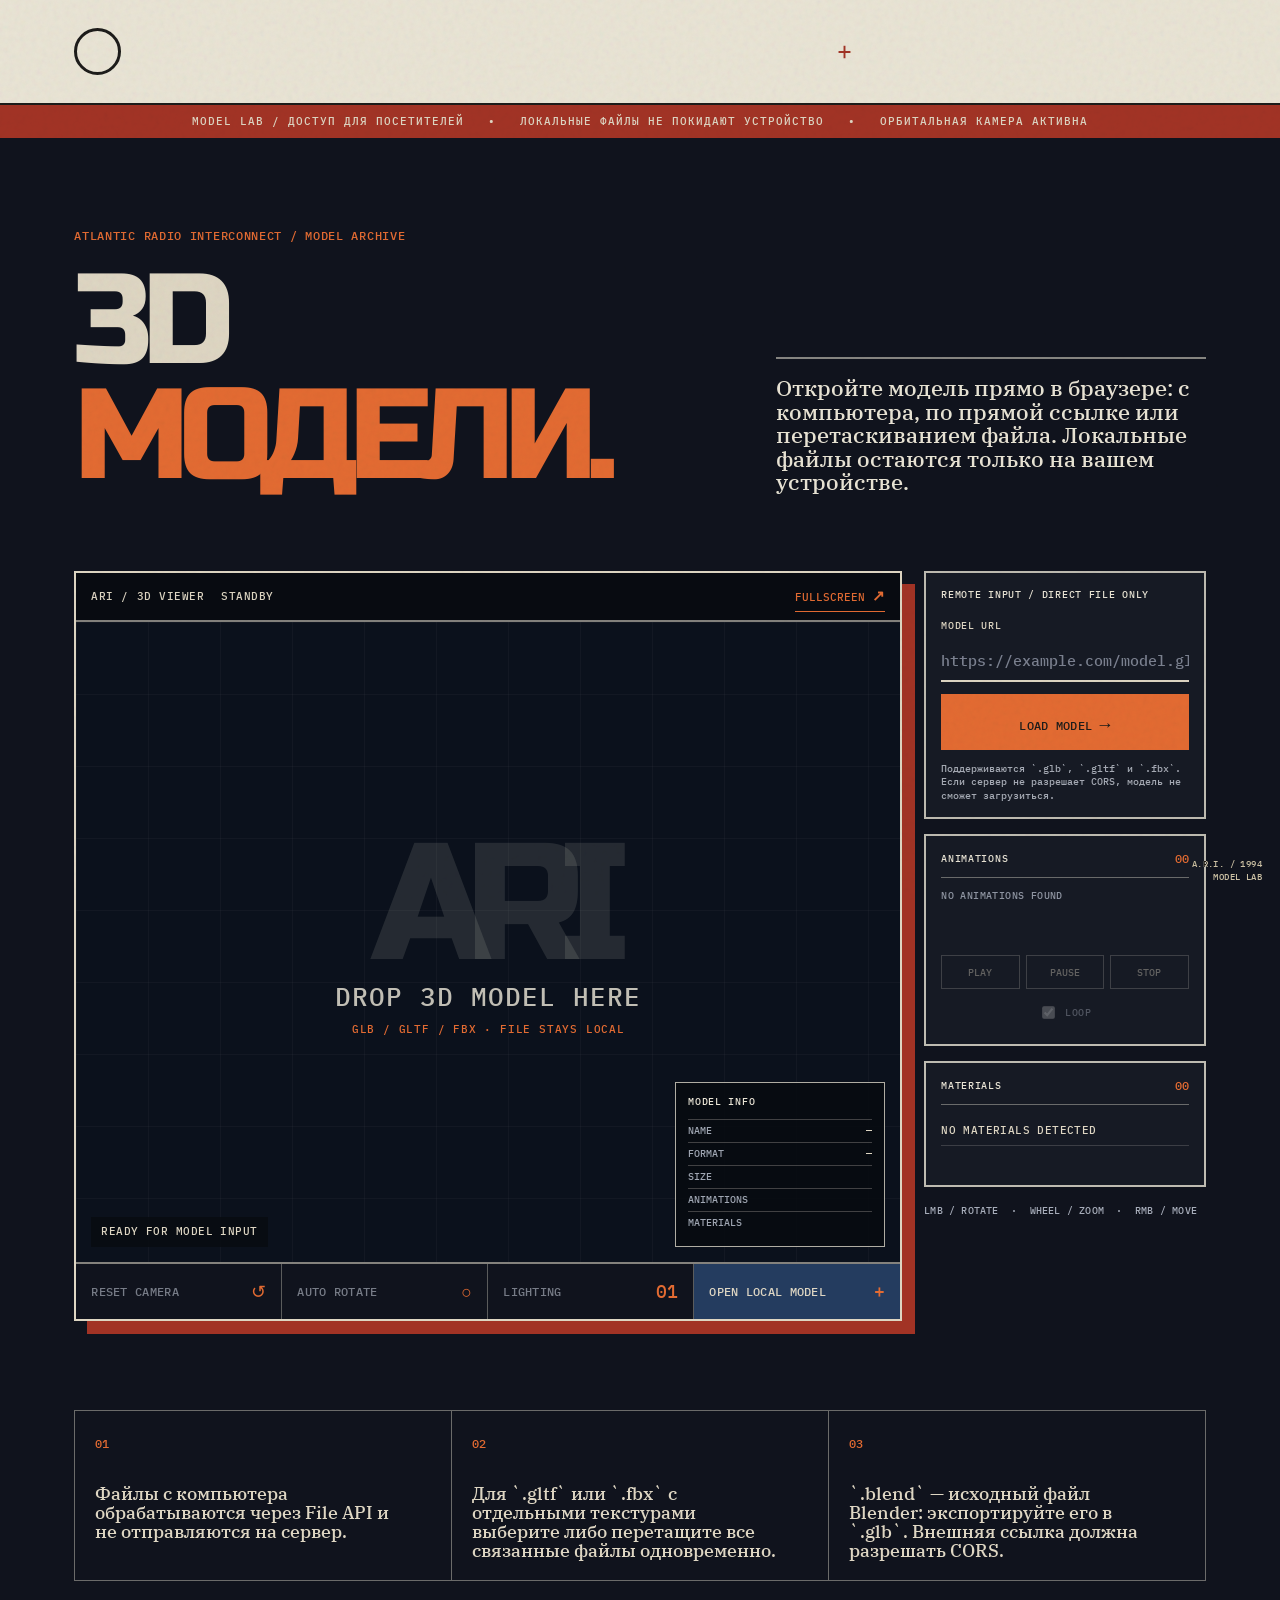
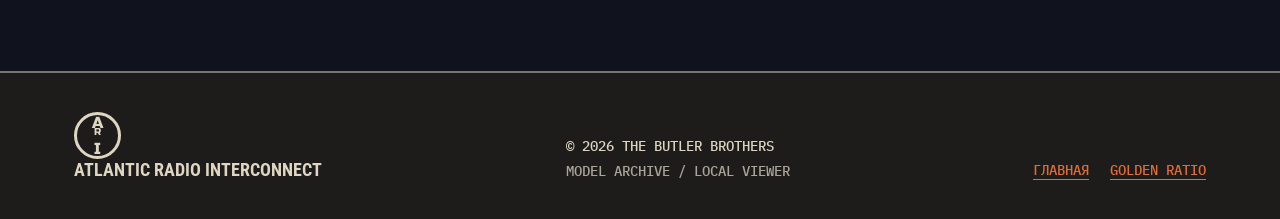
==== commit f462f55c: "Support FBX models in viewer" ====
--- a/3d-models.html
+++ b/3d-models.html
@@ -64,7 +64,7 @@
             <div class="viewer-empty" data-viewer-empty>
               <span class="empty-mark">ARI</span>
               <strong>DROP 3D MODEL HERE</strong>
-              <p>GLB / GLTF · FILE STAYS LOCAL</p>
+              <p>GLB / GLTF / FBX · FILE STAYS LOCAL</p>
             </div>
             <div class="viewer-status" data-viewer-status aria-live="polite">READY FOR MODEL INPUT</div>
             <div class="viewer-progress" data-viewer-progress aria-hidden="true"><i data-viewer-progress-bar></i></div>
@@ -84,7 +84,7 @@
             <button type="button" data-reset-camera disabled>RESET CAMERA <b>↺</b></button>
             <button type="button" data-auto-rotate aria-pressed="false" disabled>AUTO ROTATE <b>○</b></button>
             <button type="button" data-lighting disabled>LIGHTING <b>01</b></button>
-            <label class="local-model-button">OPEN LOCAL MODEL <b>+</b><input data-model-file type="file" accept=".glb,.gltf,.bin,image/*" multiple /></label>
+            <label class="local-model-button">OPEN LOCAL MODEL <b>+</b><input data-model-file type="file" accept=".glb,.gltf,.fbx,.bin,image/*" multiple /></label>
           </div>
         </div>
 
@@ -94,7 +94,7 @@
             <label for="model-url">MODEL URL</label>
             <input id="model-url" data-model-url type="url" inputmode="url" placeholder="https://example.com/model.glb" autocomplete="url" />
             <button type="button" data-load-url>LOAD MODEL <b>→</b></button>
-            <small>Если сервер не разрешает CORS, модель не сможет загрузиться.</small>
+            <small>Поддерживаются `.glb`, `.gltf` и `.fbx`. Если сервер не разрешает CORS, модель не сможет загрузиться.</small>
           </section>
 
           <section class="inspector-panel animation-panel">
@@ -119,8 +119,8 @@
 
       <section class="lab-notes">
         <div><b>01</b><p>Файлы с компьютера обрабатываются через File API и не отправляются на сервер.</p></div>
-        <div><b>02</b><p>Для `.gltf` с отдельными текстурами или `.bin` выберите либо перетащите все связанные файлы одновременно.</p></div>
-        <div><b>03</b><p>Внешняя ссылка должна вести прямо к `.glb` или `.gltf` и разрешать CORS.</p></div>
+        <div><b>02</b><p>Для `.gltf` или `.fbx` с отдельными текстурами выберите либо перетащите все связанные файлы одновременно.</p></div>
+        <div><b>03</b><p>`.blend` — исходный файл Blender: экспортируйте его в `.glb`. Внешняя ссылка должна разрешать CORS.</p></div>
       </section>
     </main>
 
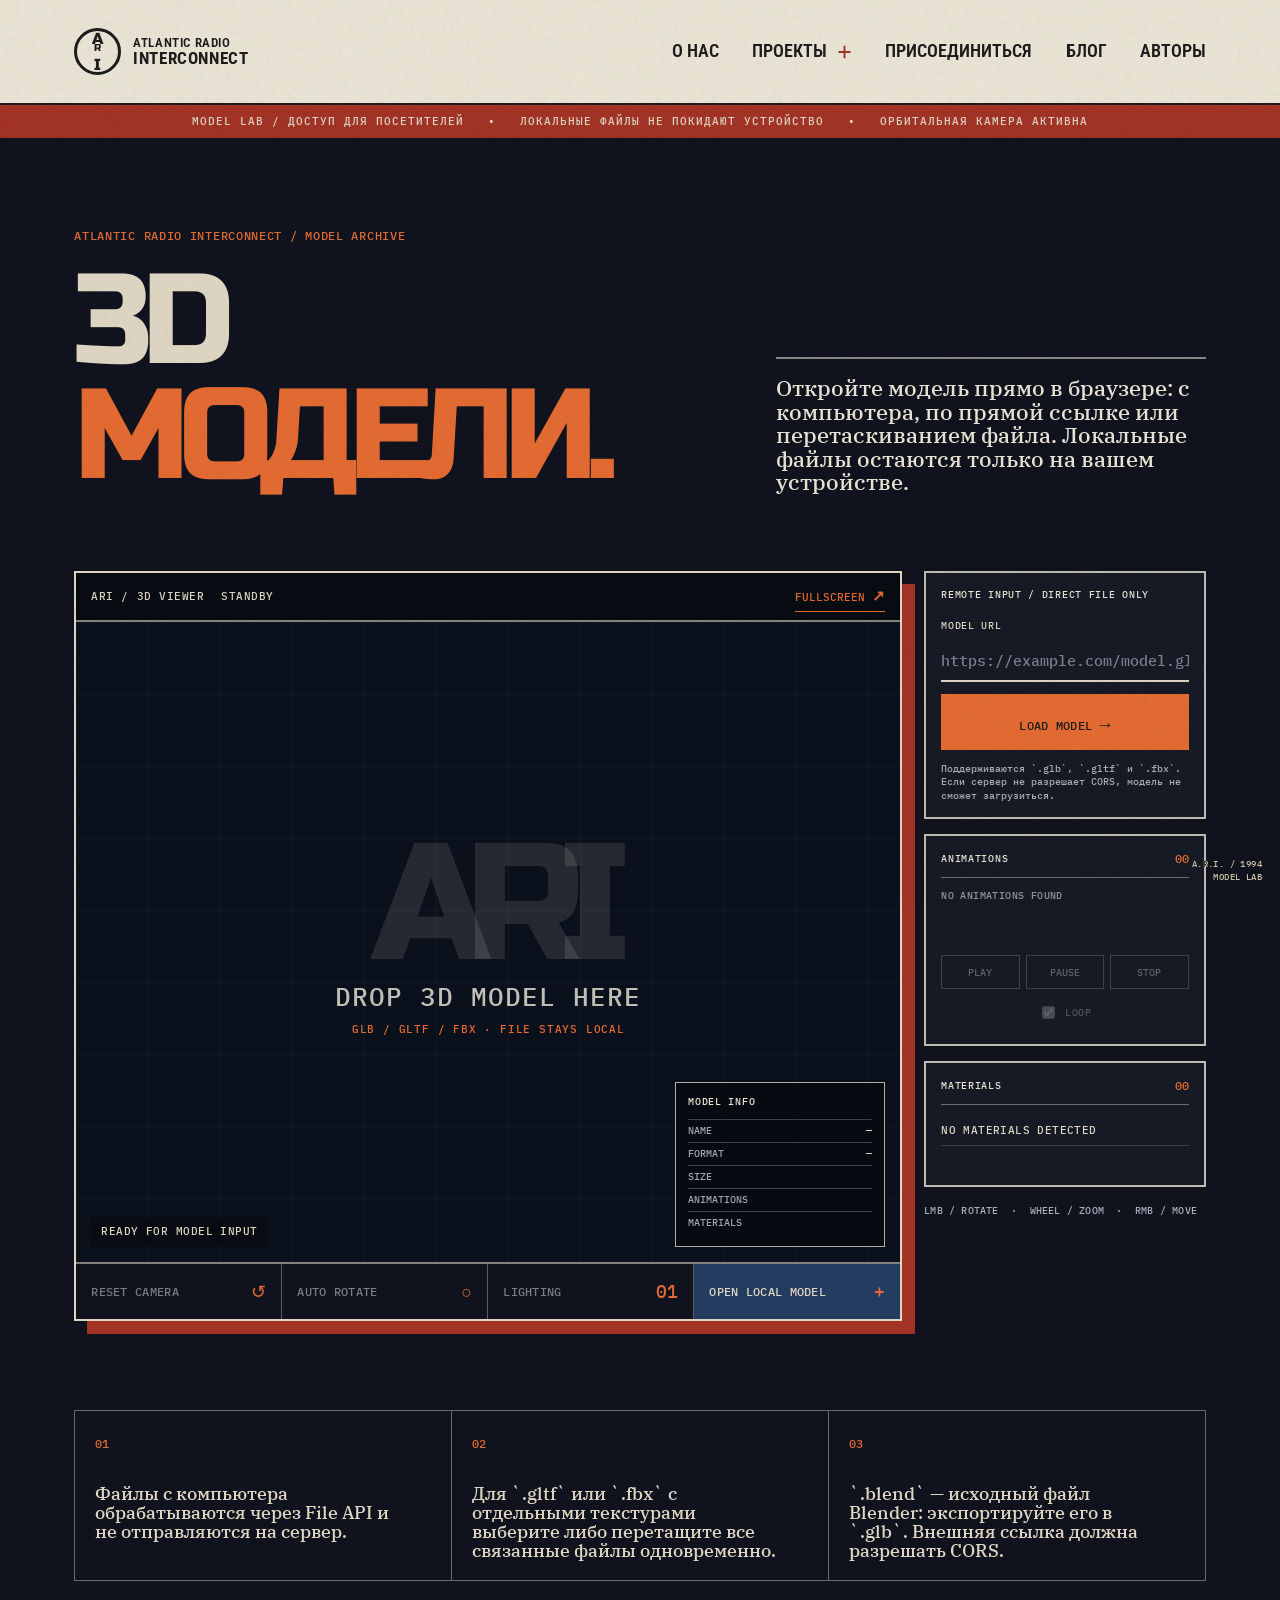
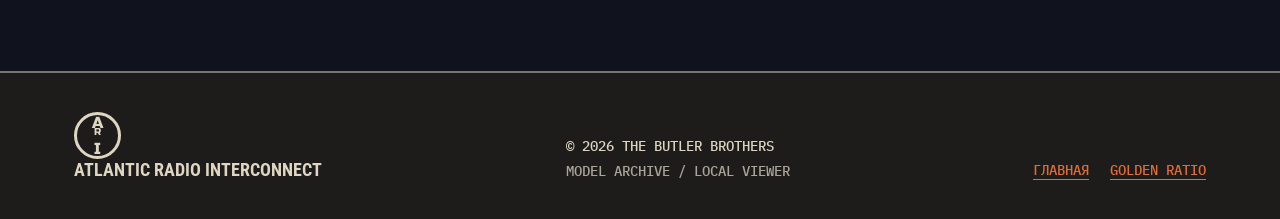
==== commit 361fc088: "Fix 3D viewer navigation contrast" ====
--- a/3d-models.html
+++ b/3d-models.html
@@ -8,6 +8,7 @@
     <link rel="stylesheet" href="css/golden-ratio.css" />
     <link rel="stylesheet" href="css/fonts.css" />
     <link rel="stylesheet" href="css/viewer.css" />
+    <link rel="stylesheet" href="css/viewer-navigation.css" />
     <link rel="stylesheet" href="css/viewer-interactions.css" />
   </head>
   <body class="ari-portal models-page">
--- a/css/viewer-navigation.css
+++ b/css/viewer-navigation.css
@@ -0,0 +1,15 @@
+/* The viewer page has a dark body, while its navigation stays on light paper. */
+.models-page .portal-header {
+  color: var(--ink);
+}
+
+.models-page .portal-nav > a,
+.models-page .project-nav > summary {
+  color: var(--ink);
+  text-shadow: none;
+}
+
+.models-page .project-panel,
+.models-page .project-group > summary {
+  color: var(--ink);
+}
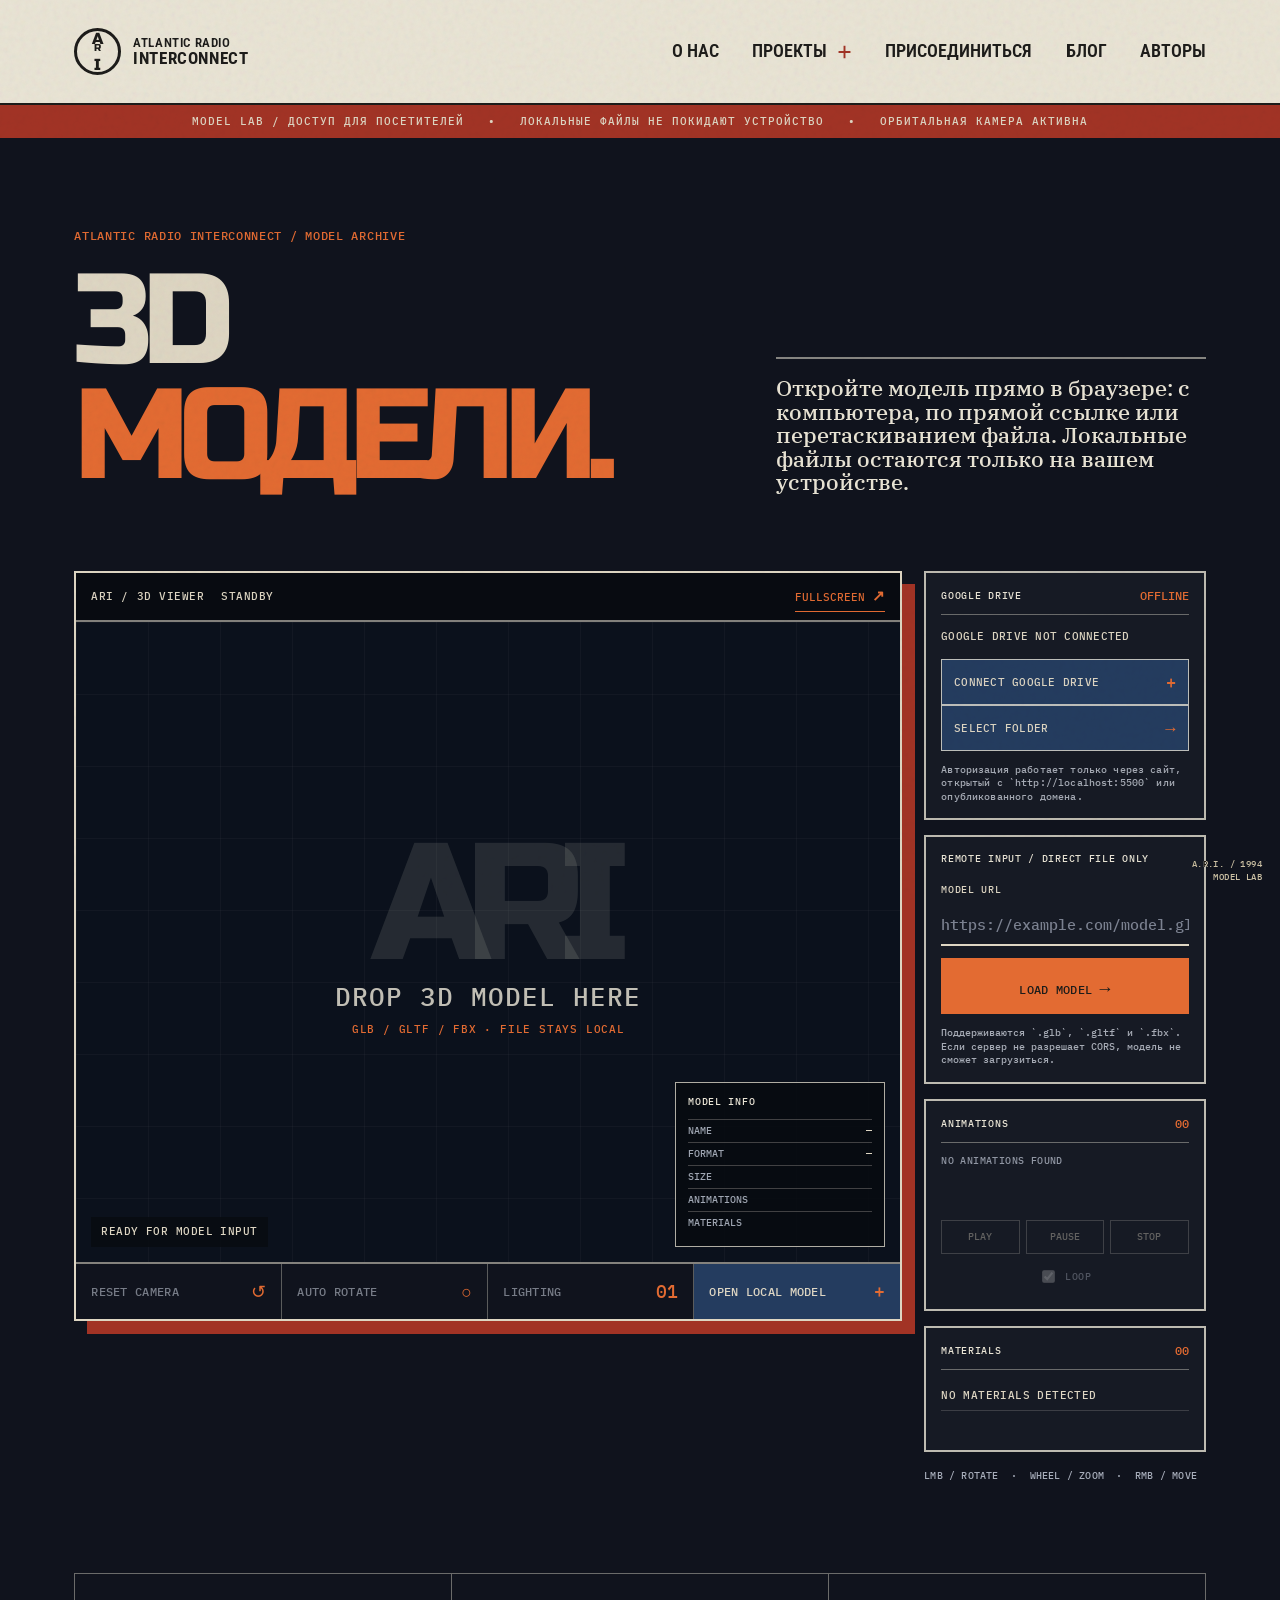
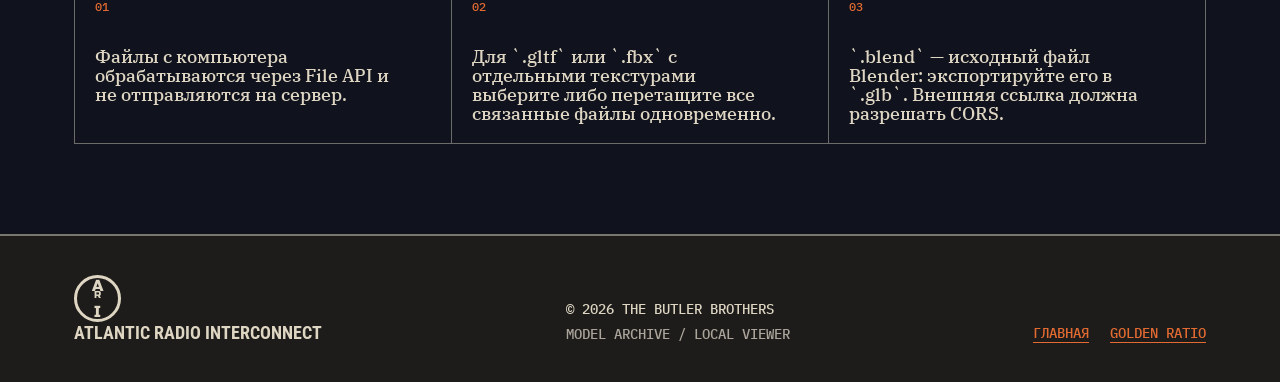
==== commit 6d3318a1: "Add Google Drive model loading" ====
--- a/3d-models.html
+++ b/3d-models.html
@@ -10,6 +10,7 @@
     <link rel="stylesheet" href="css/viewer.css" />
     <link rel="stylesheet" href="css/viewer-navigation.css" />
     <link rel="stylesheet" href="css/viewer-interactions.css" />
+    <link rel="stylesheet" href="css/viewer-drive.css" />
   </head>
   <body class="ari-portal models-page">
     <div class="film-grain" aria-hidden="true"></div>
@@ -90,6 +91,23 @@
         </div>
 
         <aside class="viewer-inspector">
+          <section class="inspector-panel drive-panel" data-drive-panel>
+            <div class="panel-header"><p>GOOGLE DRIVE</p><span data-drive-state>OFFLINE</span></div>
+            <p class="drive-account" data-drive-account aria-live="polite">GOOGLE DRIVE NOT CONNECTED</p>
+            <button class="drive-button drive-connect" type="button" data-drive-connect>CONNECT GOOGLE DRIVE <b>+</b></button>
+            <div class="drive-actions" data-drive-actions hidden>
+              <button class="drive-button" type="button" data-drive-select-folder>SELECT FOLDER <b>→</b></button>
+              <button class="drive-back" type="button" data-drive-back hidden>← BACK TO FOLDER</button>
+            </div>
+            <p class="drive-message" data-drive-message aria-live="polite">Авторизация работает только через сайт, открытый с `http://localhost:5500` или опубликованного домена.</p>
+            <div class="drive-browser" data-drive-browser hidden>
+              <p class="panel-label" data-drive-location>FOLDERS / MY DRIVE</p>
+              <ul class="drive-folder-list" data-drive-folders></ul>
+              <p class="panel-label drive-model-title">3D MODELS</p>
+              <ul class="drive-model-list" data-drive-models></ul>
+            </div>
+          </section>
+
           <section class="inspector-panel model-url-panel">
             <p class="panel-label">REMOTE INPUT / DIRECT FILE ONLY</p>
             <label for="model-url">MODEL URL</label>
@@ -134,6 +152,7 @@
     <script type="importmap">
       { "imports": { "three": "./js/vendor/three.module.js" } }
     </script>
-    <script type="module" src="js/viewer.js?v=20261002d"></script>
+    <script src="https://accounts.google.com/gsi/client" async defer data-google-identity></script>
+    <script type="module" src="js/viewer.js?v=20261002-drive"></script>
   </body>
 </html>
--- a/css/viewer-drive.css
+++ b/css/viewer-drive.css
@@ -0,0 +1 @@
+.drive-panel{min-width:0}.drive-account{min-height:18px;margin:14px 0 12px;color:var(--paper);font:500 11px/1.35 var(--mono);letter-spacing:.25px;overflow-wrap:anywhere}.drive-account.is-connected{color:var(--acid)}.drive-button{display:flex;width:100%;align-items:center;justify-content:space-between;gap:12px;min-height:45px;padding:11px 12px;border:1px solid rgba(233,228,213,.78);background:var(--blue);color:var(--paper);font:500 11px var(--mono);letter-spacing:.25px;cursor:pointer;transition:background .2s,color .2s}.drive-button:hover:not(:disabled){background:var(--acid);color:var(--ink)}.drive-button:disabled{opacity:.48;cursor:not-allowed}.drive-button b{color:var(--orange);font-size:17px;font-weight:500}.drive-actions{display:grid;gap:7px}.drive-back{width:100%;padding:7px 0;border:0;border-bottom:1px solid rgba(233,228,213,.45);background:transparent;color:var(--paper);font:500 10px var(--mono);text-align:left;cursor:pointer}.drive-message{min-height:30px;margin:12px 0 0;color:#a6abb5;font:500 10px/1.35 var(--mono);letter-spacing:.15px}.drive-message.is-error{color:#ffb3a9}.drive-browser{margin-top:14px;padding-top:13px;border-top:1px solid rgba(233,228,213,.4)}.drive-folder-list,.drive-model-list{display:grid;gap:5px;margin:9px 0 14px;padding:0;list-style:none}.drive-folder-list:empty:after,.drive-model-list:empty:after{content:"—";color:#8d93a0;font:500 11px var(--mono)}.drive-folder-list button,.drive-model-list button{display:flex;width:100%;align-items:center;justify-content:space-between;gap:8px;padding:9px 8px;border:1px solid rgba(233,228,213,.23);background:rgba(8,11,17,.4);color:var(--paper);font:500 10px/1.2 var(--mono);text-align:left;cursor:pointer}.drive-folder-list button:hover,.drive-model-list button:hover{border-color:var(--orange);color:var(--acid)}.drive-folder-list b,.drive-model-list b{flex:0 0 auto;color:var(--orange);font-weight:500}.drive-model-title{margin-top:16px}.drive-model-list button{border-left:3px solid var(--orange)}@media (max-width:1030px){.drive-panel{grid-column:1/-1}.drive-browser{display:grid;grid-template-columns:1fr 1fr;column-gap:18px}.drive-browser>.panel-label{grid-column:1/-1}.drive-browser .drive-model-title{margin-top:0}.drive-folder-list,.drive-model-list{margin-bottom:0}}@media (max-width:540px){.drive-browser{grid-template-columns:1fr}.drive-browser .drive-model-title{margin-top:16px}}
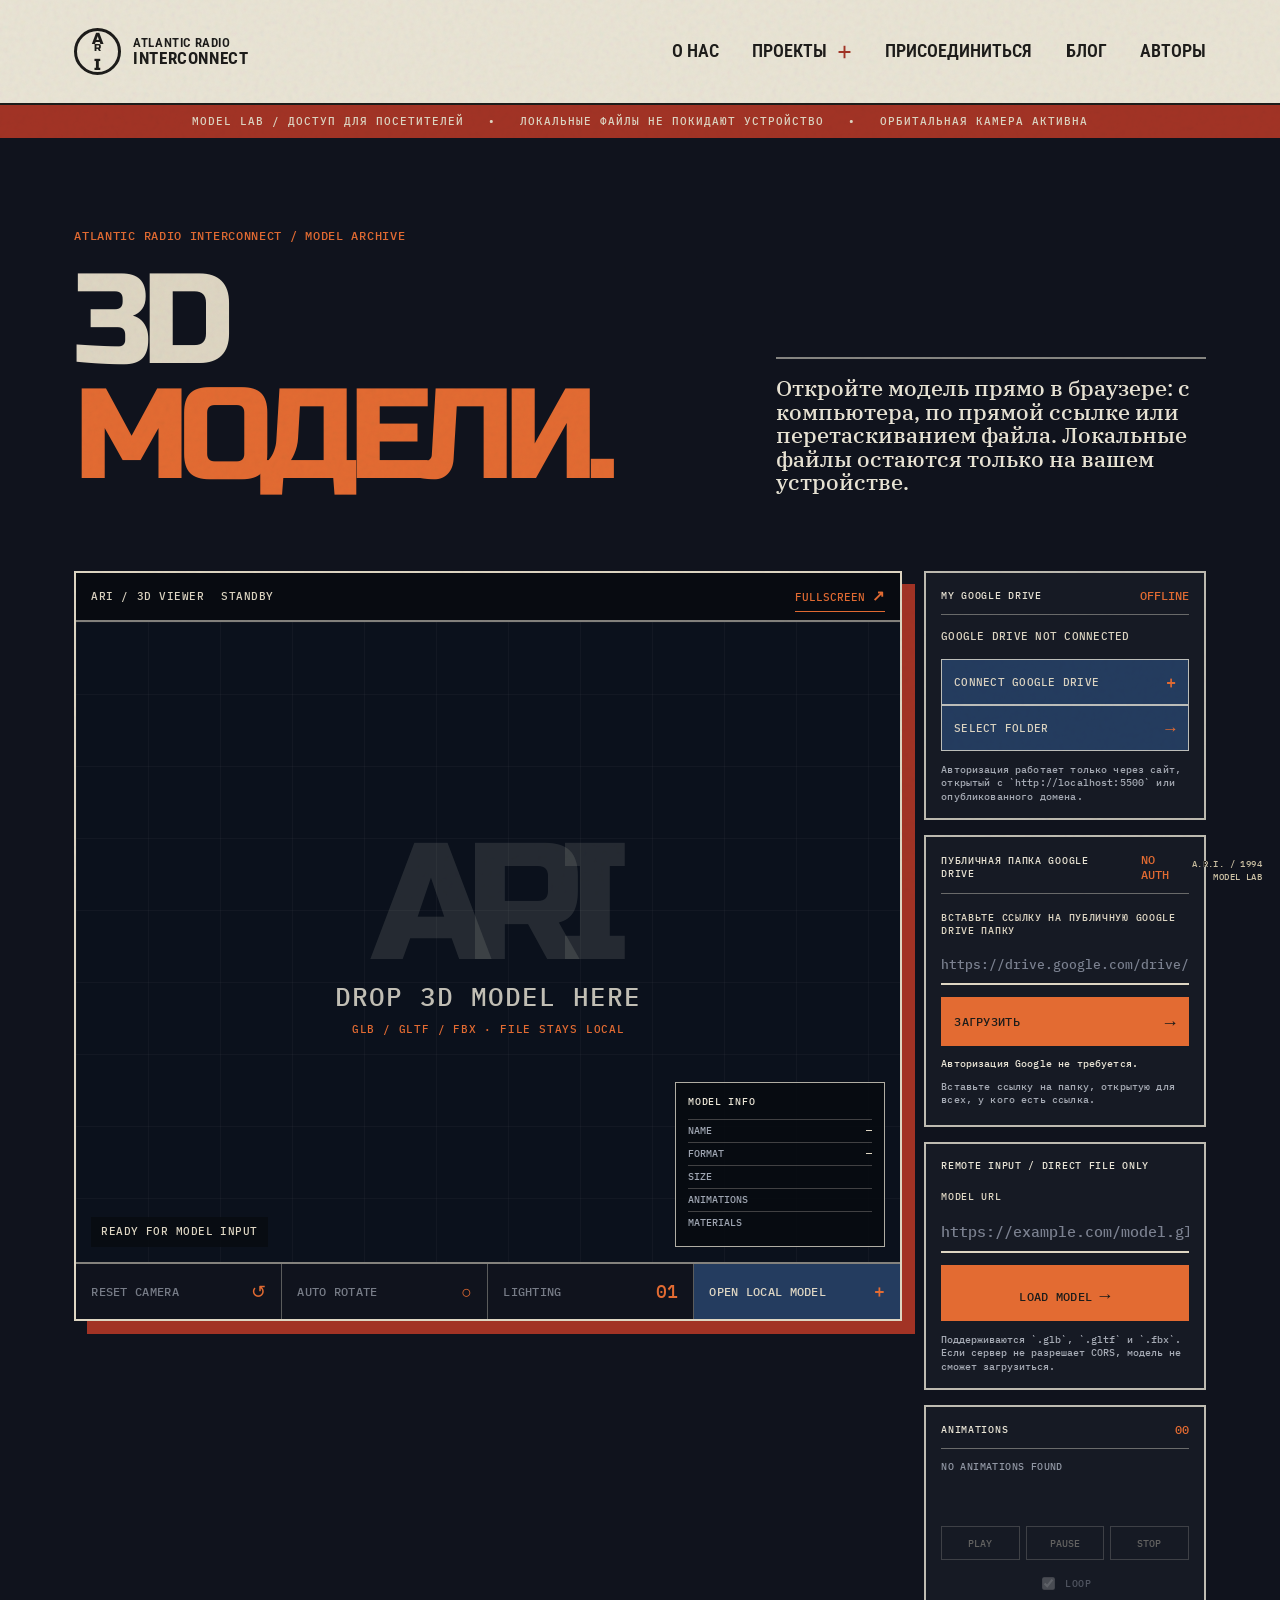
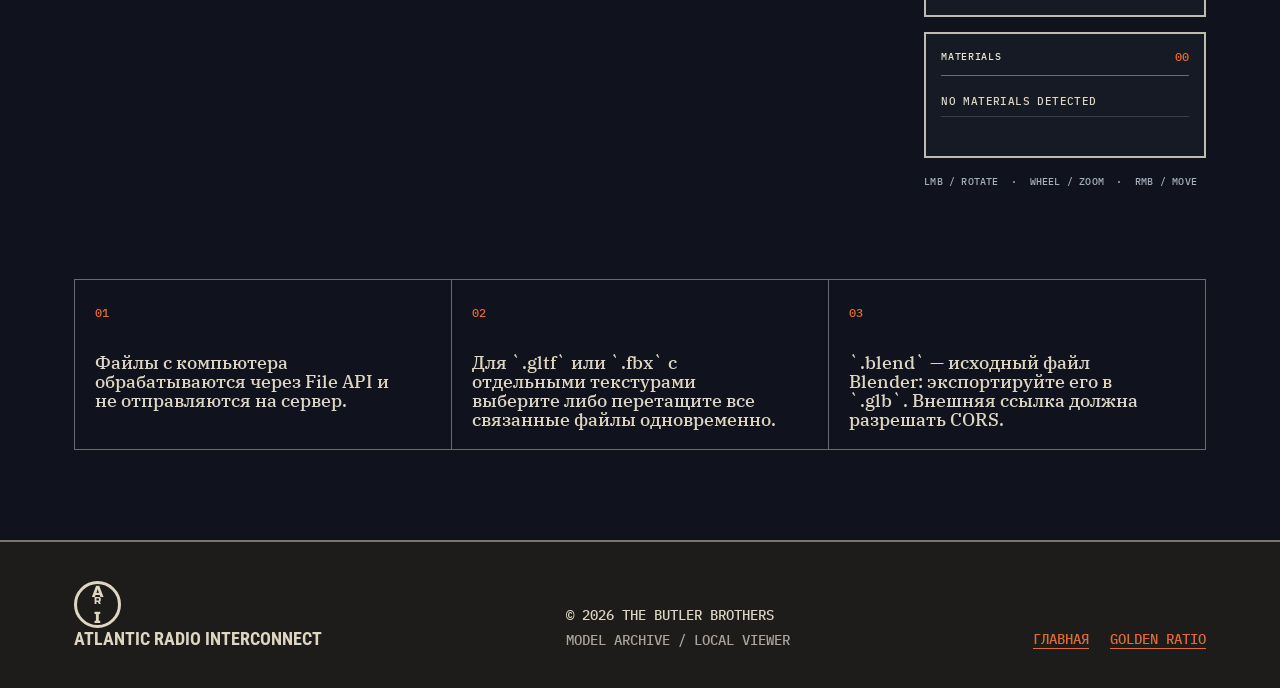
==== commit a217126e: "Add public Drive folder model loading" ====
--- a/3d-models.html
+++ b/3d-models.html
@@ -92,7 +92,7 @@
 
         <aside class="viewer-inspector">
           <section class="inspector-panel drive-panel" data-drive-panel>
-            <div class="panel-header"><p>GOOGLE DRIVE</p><span data-drive-state>OFFLINE</span></div>
+            <div class="panel-header"><p>MY GOOGLE DRIVE</p><span data-drive-state>OFFLINE</span></div>
             <p class="drive-account" data-drive-account aria-live="polite">GOOGLE DRIVE NOT CONNECTED</p>
             <button class="drive-button drive-connect" type="button" data-drive-connect>CONNECT GOOGLE DRIVE <b>+</b></button>
             <div class="drive-actions" data-drive-actions hidden>
@@ -105,6 +105,19 @@
               <ul class="drive-folder-list" data-drive-folders></ul>
               <p class="panel-label drive-model-title">3D MODELS</p>
               <ul class="drive-model-list" data-drive-models></ul>
+            </div>
+          </section>
+
+          <section class="inspector-panel public-drive-panel" data-public-drive-panel>
+            <div class="panel-header"><p>ПУБЛИЧНАЯ ПАПКА GOOGLE DRIVE</p><span>NO AUTH</span></div>
+            <label for="public-drive-folder-url">ВСТАВЬТЕ ССЫЛКУ НА ПУБЛИЧНУЮ GOOGLE DRIVE ПАПКУ</label>
+            <input id="public-drive-folder-url" data-public-drive-url type="url" inputmode="url" placeholder="https://drive.google.com/drive/folders/..." autocomplete="url" />
+            <button class="public-drive-load" type="button" data-public-drive-load>ЗАГРУЗИТЬ <b>→</b></button>
+            <p class="public-drive-note">Авторизация Google не требуется.</p>
+            <p class="public-drive-message" data-public-drive-message aria-live="polite">Вставьте ссылку на папку, открытую для всех, у кого есть ссылка.</p>
+            <div class="public-drive-browser" data-public-drive-browser hidden>
+              <p class="panel-label" data-public-drive-location>МОДЕЛИ</p>
+              <ul class="public-drive-model-list" data-public-drive-models></ul>
             </div>
           </section>
 
@@ -153,6 +166,6 @@
       { "imports": { "three": "./js/vendor/three.module.js" } }
     </script>
     <script src="https://accounts.google.com/gsi/client" async defer data-google-identity></script>
-    <script type="module" src="js/viewer.js?v=20261002-drive"></script>
+    <script type="module" src="js/viewer.js?v=20261003-public-drive"></script>
   </body>
 </html>
--- a/css/viewer-drive.css
+++ b/css/viewer-drive.css
@@ -1 +1 @@
-.drive-panel{min-width:0}.drive-account{min-height:18px;margin:14px 0 12px;color:var(--paper);font:500 11px/1.35 var(--mono);letter-spacing:.25px;overflow-wrap:anywhere}.drive-account.is-connected{color:var(--acid)}.drive-button{display:flex;width:100%;align-items:center;justify-content:space-between;gap:12px;min-height:45px;padding:11px 12px;border:1px solid rgba(233,228,213,.78);background:var(--blue);color:var(--paper);font:500 11px var(--mono);letter-spacing:.25px;cursor:pointer;transition:background .2s,color .2s}.drive-button:hover:not(:disabled){background:var(--acid);color:var(--ink)}.drive-button:disabled{opacity:.48;cursor:not-allowed}.drive-button b{color:var(--orange);font-size:17px;font-weight:500}.drive-actions{display:grid;gap:7px}.drive-back{width:100%;padding:7px 0;border:0;border-bottom:1px solid rgba(233,228,213,.45);background:transparent;color:var(--paper);font:500 10px var(--mono);text-align:left;cursor:pointer}.drive-message{min-height:30px;margin:12px 0 0;color:#a6abb5;font:500 10px/1.35 var(--mono);letter-spacing:.15px}.drive-message.is-error{color:#ffb3a9}.drive-browser{margin-top:14px;padding-top:13px;border-top:1px solid rgba(233,228,213,.4)}.drive-folder-list,.drive-model-list{display:grid;gap:5px;margin:9px 0 14px;padding:0;list-style:none}.drive-folder-list:empty:after,.drive-model-list:empty:after{content:"—";color:#8d93a0;font:500 11px var(--mono)}.drive-folder-list button,.drive-model-list button{display:flex;width:100%;align-items:center;justify-content:space-between;gap:8px;padding:9px 8px;border:1px solid rgba(233,228,213,.23);background:rgba(8,11,17,.4);color:var(--paper);font:500 10px/1.2 var(--mono);text-align:left;cursor:pointer}.drive-folder-list button:hover,.drive-model-list button:hover{border-color:var(--orange);color:var(--acid)}.drive-folder-list b,.drive-model-list b{flex:0 0 auto;color:var(--orange);font-weight:500}.drive-model-title{margin-top:16px}.drive-model-list button{border-left:3px solid var(--orange)}@media (max-width:1030px){.drive-panel{grid-column:1/-1}.drive-browser{display:grid;grid-template-columns:1fr 1fr;column-gap:18px}.drive-browser>.panel-label{grid-column:1/-1}.drive-browser .drive-model-title{margin-top:0}.drive-folder-list,.drive-model-list{margin-bottom:0}}@media (max-width:540px){.drive-browser{grid-template-columns:1fr}.drive-browser .drive-model-title{margin-top:16px}}
+.drive-panel{min-width:0}.drive-account{min-height:18px;margin:14px 0 12px;color:var(--paper);font:500 11px/1.35 var(--mono);letter-spacing:.25px;overflow-wrap:anywhere}.drive-account.is-connected{color:var(--acid)}.drive-button{display:flex;width:100%;align-items:center;justify-content:space-between;gap:12px;min-height:45px;padding:11px 12px;border:1px solid rgba(233,228,213,.78);background:var(--blue);color:var(--paper);font:500 11px var(--mono);letter-spacing:.25px;cursor:pointer;transition:background .2s,color .2s}.drive-button:hover:not(:disabled){background:var(--acid);color:var(--ink)}.drive-button:disabled{opacity:.48;cursor:not-allowed}.drive-button b{color:var(--orange);font-size:17px;font-weight:500}.drive-actions{display:grid;gap:7px}.drive-back{width:100%;padding:7px 0;border:0;border-bottom:1px solid rgba(233,228,213,.45);background:transparent;color:var(--paper);font:500 10px var(--mono);text-align:left;cursor:pointer}.drive-message{min-height:30px;margin:12px 0 0;color:#a6abb5;font:500 10px/1.35 var(--mono);letter-spacing:.15px}.drive-message.is-error{color:#ffb3a9}.drive-browser{margin-top:14px;padding-top:13px;border-top:1px solid rgba(233,228,213,.4)}.drive-folder-list,.drive-model-list{display:grid;gap:5px;margin:9px 0 14px;padding:0;list-style:none}.drive-folder-list:empty:after,.drive-model-list:empty:after{content:"—";color:#8d93a0;font:500 11px var(--mono)}.drive-folder-list button,.drive-model-list button{display:flex;width:100%;align-items:center;justify-content:space-between;gap:8px;padding:9px 8px;border:1px solid rgba(233,228,213,.23);background:rgba(8,11,17,.4);color:var(--paper);font:500 10px/1.2 var(--mono);text-align:left;cursor:pointer}.drive-folder-list button:hover,.drive-model-list button:hover{border-color:var(--orange);color:var(--acid)}.drive-folder-list b,.drive-model-list b{flex:0 0 auto;color:var(--orange);font-weight:500}.drive-model-title{margin-top:16px}.drive-model-list button{border-left:3px solid var(--orange)}.public-drive-panel{min-width:0}.public-drive-panel>label{margin-top:17px;color:var(--paper)}.public-drive-panel input{width:100%;margin:9px 0 12px;border:0;border-bottom:2px solid var(--paper);border-radius:0;background:transparent;padding:10px 0;color:var(--paper);font:500 13px var(--mono);outline:none}.public-drive-panel input:focus{border-color:var(--orange)}.public-drive-panel input::placeholder{color:#7b8190}.public-drive-load{display:flex;width:100%;align-items:center;justify-content:space-between;gap:12px;padding:13px;border:0;background:var(--orange);color:var(--ink);font:500 12px var(--mono);letter-spacing:.3px;cursor:pointer}.public-drive-load:hover:not(:disabled){background:var(--acid)}.public-drive-load:disabled{opacity:.48;cursor:not-allowed}.public-drive-load b{font-size:18px;font-weight:500}.public-drive-note{margin:11px 0 0;color:var(--acid);font:500 10px/1.35 var(--mono);letter-spacing:.15px}.public-drive-message{min-height:30px;margin:9px 0 0;color:#a6abb5;font:500 10px/1.35 var(--mono);letter-spacing:.15px}.public-drive-message.is-error{color:#ffb3a9}.public-drive-browser{margin-top:14px;padding-top:13px;border-top:1px solid rgba(233,228,213,.4)}.public-drive-model-list{display:grid;gap:5px;margin:9px 0 0;padding:0;list-style:none}.public-drive-model-list button{display:flex;width:100%;align-items:center;justify-content:space-between;gap:8px;padding:9px 8px;border:1px solid rgba(233,228,213,.23);border-left:3px solid var(--orange);background:rgba(8,11,17,.4);color:var(--paper);font:500 10px/1.2 var(--mono);text-align:left;cursor:pointer}.public-drive-model-list button:hover{border-color:var(--orange);color:var(--acid)}.public-drive-model-list b{flex:0 0 auto;color:var(--orange);font-weight:500}@media (max-width:1030px){.drive-panel,.public-drive-panel{grid-column:1/-1}.drive-browser{display:grid;grid-template-columns:1fr 1fr;column-gap:18px}.drive-browser>.panel-label{grid-column:1/-1}.drive-browser .drive-model-title{margin-top:0}.drive-folder-list,.drive-model-list{margin-bottom:0}}@media (max-width:540px){.drive-browser{grid-template-columns:1fr}.drive-browser .drive-model-title{margin-top:16px}}
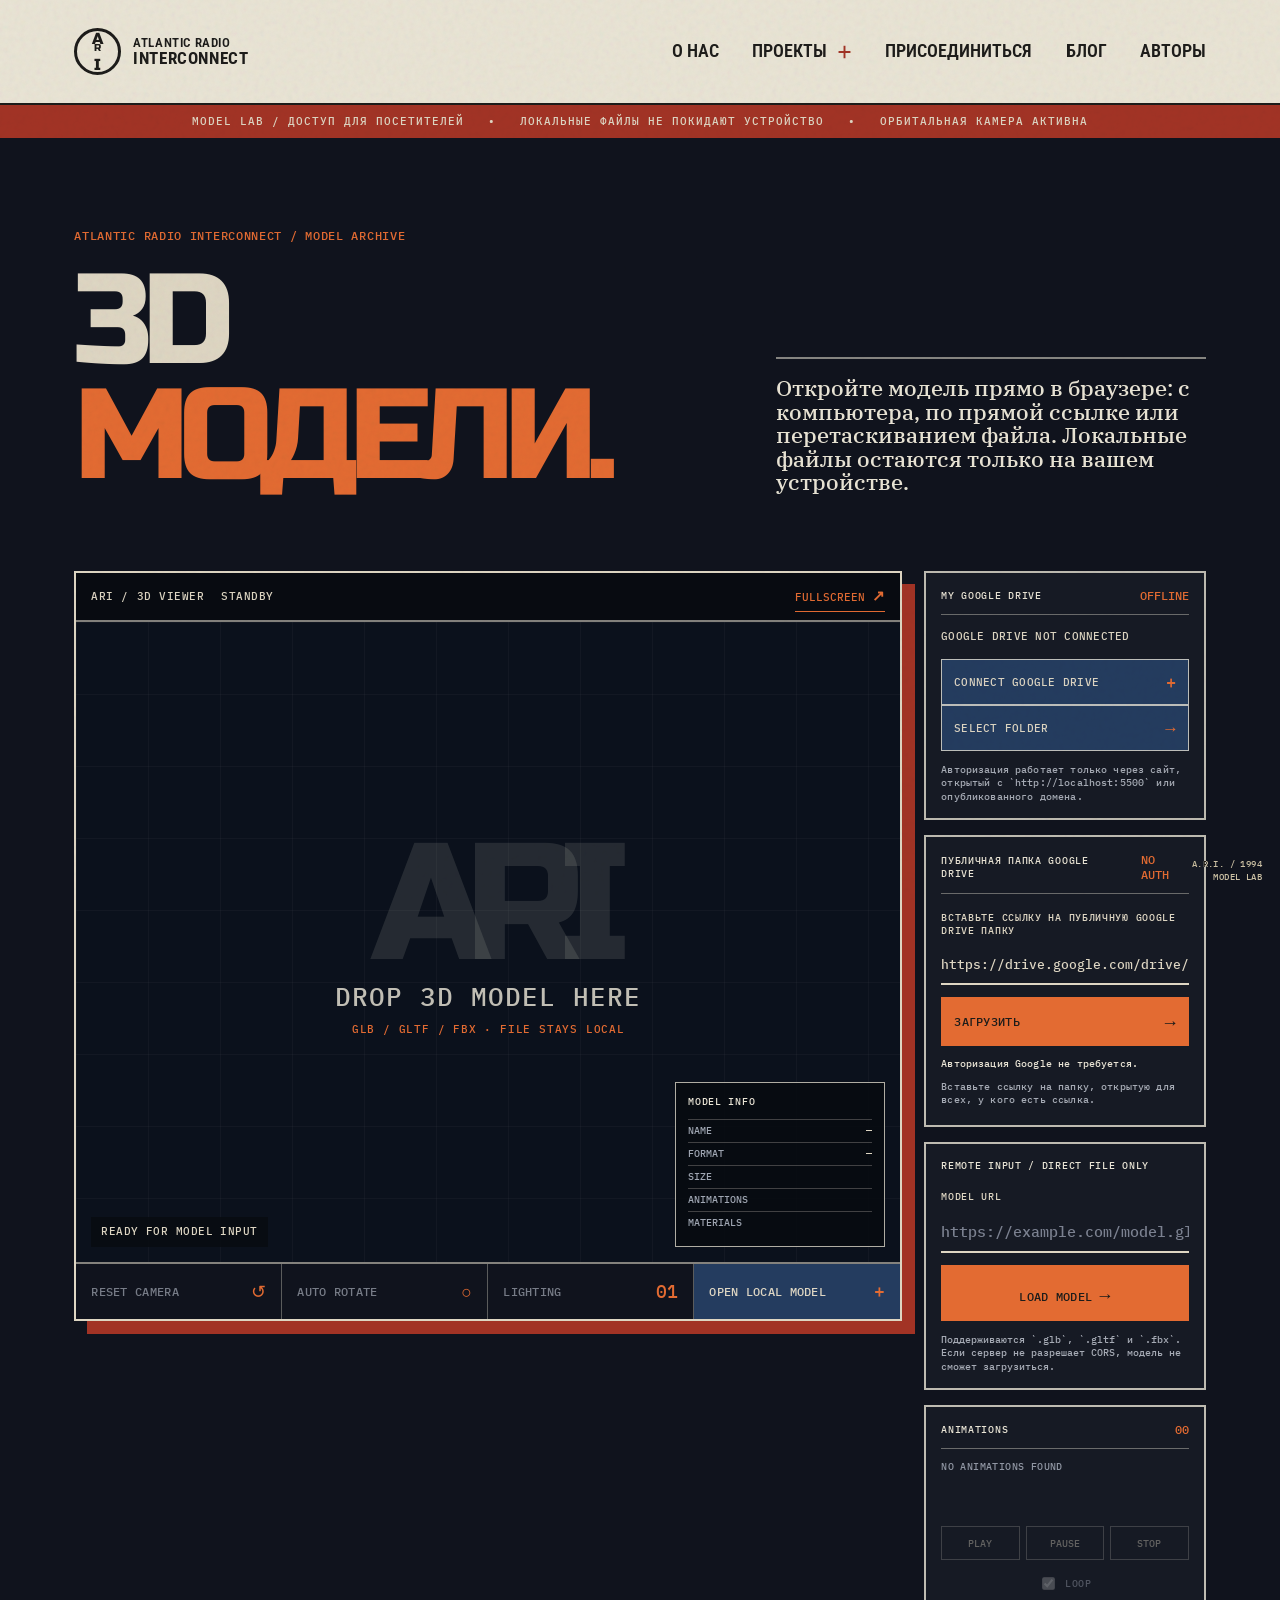
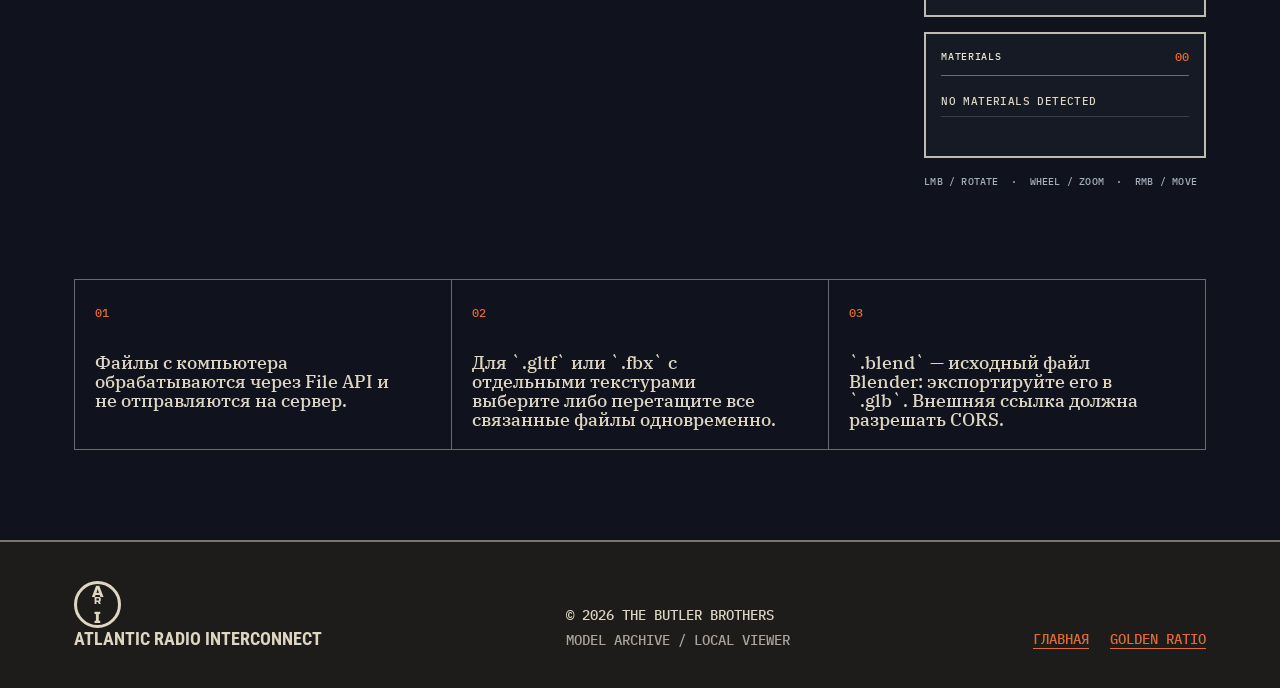
==== commit e2d38488: "added link on base source in input field" ====
--- a/3d-models.html
+++ b/3d-models.html
@@ -111,7 +111,7 @@
           <section class="inspector-panel public-drive-panel" data-public-drive-panel>
             <div class="panel-header"><p>ПУБЛИЧНАЯ ПАПКА GOOGLE DRIVE</p><span>NO AUTH</span></div>
             <label for="public-drive-folder-url">ВСТАВЬТЕ ССЫЛКУ НА ПУБЛИЧНУЮ GOOGLE DRIVE ПАПКУ</label>
-            <input id="public-drive-folder-url" data-public-drive-url type="url" inputmode="url" placeholder="https://drive.google.com/drive/folders/..." autocomplete="url" />
+            <input id="public-drive-folder-url" data-public-drive-url type="url" inputmode="url" value="https://drive.google.com/drive/folders/1-cKQokicZjqkC6-rXMyoscRQZFHfFSvj?usp=sharing" placeholder="https://drive.google.com/drive/folders/..." autocomplete="url" />
             <button class="public-drive-load" type="button" data-public-drive-load>ЗАГРУЗИТЬ <b>→</b></button>
             <p class="public-drive-note">Авторизация Google не требуется.</p>
             <p class="public-drive-message" data-public-drive-message aria-live="polite">Вставьте ссылку на папку, открытую для всех, у кого есть ссылка.</p>
@@ -166,6 +166,6 @@
       { "imports": { "three": "./js/vendor/three.module.js" } }
     </script>
     <script src="https://accounts.google.com/gsi/client" async defer data-google-identity></script>
-    <script type="module" src="js/viewer.js?v=20261003-public-drive"></script>
+    <script type="module" src="js/viewer.js?v=20261003-public-drive-config"></script>
   </body>
 </html>
